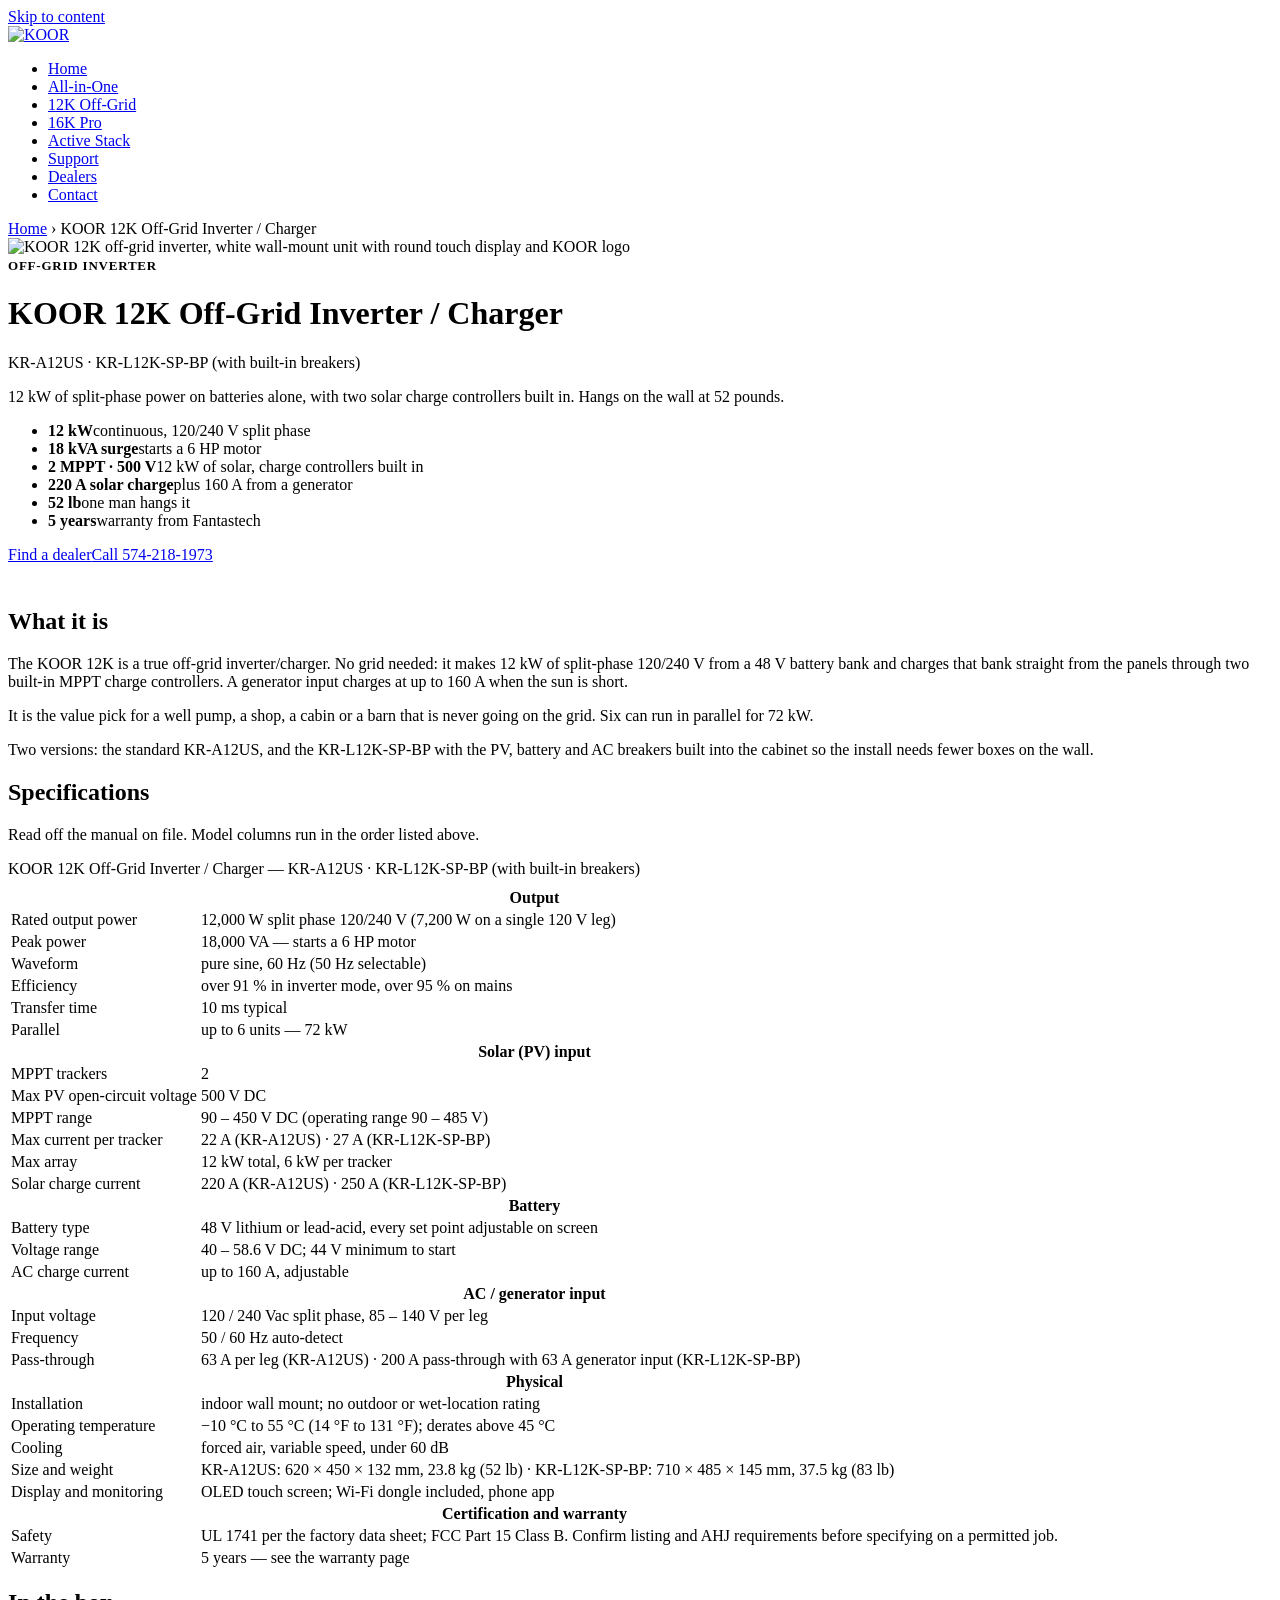
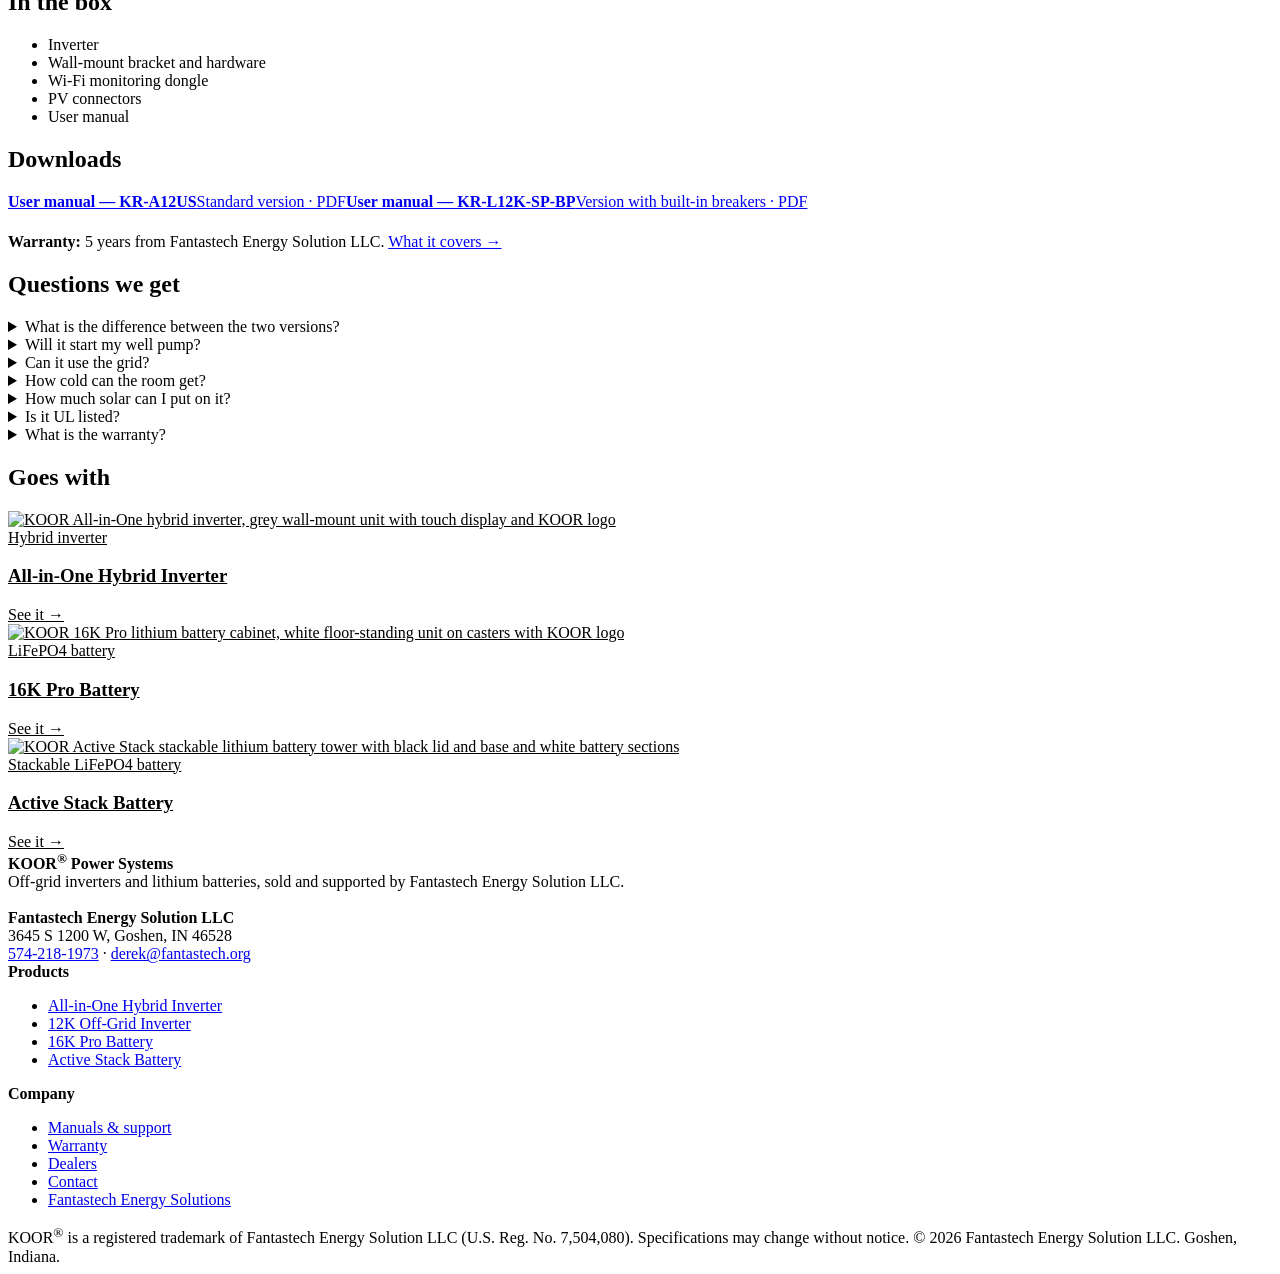
==== 12k-off-grid.html @ d7105cf9 "Site pages, sitemap, robots, llms.txt, CNAME" ====
<!DOCTYPE html>
<html lang="en">
<head>
<meta charset="utf-8">
<meta name="viewport" content="width=device-width,initial-scale=1">
<title>KOOR 12K Off-Grid Inverter / Charger — Specs, Manual and FAQ | KOOR Power Systems</title>
<meta name="description" content="12 kW of split-phase power on batteries alone, with two solar charge controllers built in. Hangs on the wall at 52 pounds. Full specifications, manuals and warranty from Fantastech Energy Solution LLC, Goshen, Indiana.">
<link rel="canonical" href="https://koorusa.com/12k-off-grid.html">
<meta property="og:title" content="KOOR 12K Off-Grid Inverter / Charger — Specs, Manual and FAQ | KOOR Power Systems">
<meta property="og:description" content="12 kW of split-phase power on batteries alone, with two solar charge controllers built in. Hangs on the wall at 52 pounds. Full specifications, manuals and warranty from Fantastech Energy Solution LLC, Goshen, Indiana.">
<meta property="og:type" content="website">
<meta property="og:url" content="https://koorusa.com/12k-off-grid.html">
<meta property="og:image" content="https://koorusa.com/assets/img/koor-12k-off-grid-900.png">
<meta name="twitter:card" content="summary_large_image">
<link rel="icon" href="favicon.ico" sizes="32x32">
<link rel="icon" href="assets/img/icon-512.png" type="image/png">
<link rel="apple-touch-icon" href="assets/img/icon-180.png">
<link rel="stylesheet" href="assets/css/site.css">
<script type="application/ld+json">[{"@context": "https://schema.org", "@type": "Organization", "name": "Fantastech Energy Solution LLC", "url": "https://koorusa.com/", "logo": "https://koorusa.com/assets/img/koor-logo-720.png", "telephone": "+15742181973", "email": "derek@fantastech.org", "address": {"@type": "PostalAddress", "streetAddress": "3645 S 1200 W", "addressLocality": "Goshen", "addressRegion": "IN", "postalCode": "46528", "addressCountry": "US"}, "brand": {"@type": "Brand", "name": "KOOR", "logo": "https://koorusa.com/assets/img/koor-logo-720.png"}, "sameAs": ["https://fantastechenergysolutions.com/"]}, {"@context": "https://schema.org", "@type": "Product", "name": "KOOR 12K Off-Grid Inverter / Charger", "brand": {"@type": "Brand", "name": "KOOR"}, "model": "KR-A12US, KR-L12K-SP-BP", "description": "12 kW of split-phase power on batteries alone, with two solar charge controllers built in. Hangs on the wall at 52 pounds.", "image": "https://koorusa.com/assets/img/koor-12k-off-grid-900.png", "url": "https://koorusa.com/12k-off-grid.html", "category": "Off-grid inverter", "manufacturer": {"@type": "Organization", "name": "Fantastech Energy Solution LLC"}}, {"@context": "https://schema.org", "@type": "FAQPage", "mainEntity": [{"@type": "Question", "name": "What is the difference between the two versions?", "acceptedAnswer": {"@type": "Answer", "text": "Same inverter. The KR-L12K-SP-BP adds the PV, battery and AC breakers inside the cabinet, 27 A per tracker instead of 22 A, and 250 A of solar charging instead of 220 A. It weighs more — 83 lb against 52."}}, {"@type": "Question", "name": "Will it start my well pump?", "acceptedAnswer": {"@type": "Answer", "text": "It surges to 18,000 VA and is rated to start a 6 HP motor without a soft starter."}}, {"@type": "Question", "name": "Can it use the grid?", "acceptedAnswer": {"@type": "Answer", "text": "It is an off-grid unit. It will take grid or generator power on its AC input to charge the batteries and pass power through, but it does not sell power back or synchronize as a grid-tie inverter. For that, see the All-in-One."}}, {"@type": "Question", "name": "How cold can the room get?", "acceptedAnswer": {"@type": "Answer", "text": "It runs from −10 °C to 55 °C (14 °F to 131 °F). An unheated shed in a northern winter can go below that. Give it a heated space or a well-insulated room."}}, {"@type": "Question", "name": "How much solar can I put on it?", "acceptedAnswer": {"@type": "Answer", "text": "12 kW total, 6 kW per tracker, 500 V maximum open-circuit voltage. Keep the string inside the 90 – 450 V tracking window for best harvest."}}, {"@type": "Question", "name": "Is it UL listed?", "acceptedAnswer": {"@type": "Answer", "text": "The factory data sheet states UL 1741. Ask your inspector what he needs before specifying it on a permitted job; for a true off-grid system plain UL 1741 safety is the whole test."}}, {"@type": "Question", "name": "What is the warranty?", "acceptedAnswer": {"@type": "Answer", "text": "5 years from Fantastech Energy Solution LLC."}}]}, {"@context": "https://schema.org", "@type": "BreadcrumbList", "itemListElement": [{"@type": "ListItem", "position": 1, "name": "Home", "item": "https://koorusa.com/"}, {"@type": "ListItem", "position": 2, "name": "KOOR 12K Off-Grid Inverter / Charger", "item": "https://koorusa.com/12k-off-grid.html"}]}]</script>
</head>
<body>
<a class="skip" href="#main">Skip to content</a>
<header class="top"><div class="wrap">
<a class="logo" href="index.html" aria-label="KOOR Power Systems home"><img src="assets/img/koor-lockup-450.png" srcset="assets/img/koor-lockup-450.png 1x, assets/img/koor-lockup-900.png 2x" alt="KOOR" width="152" height="36"></a>
<nav class="main" aria-label="Main"><ul><li><a href="index.html">Home</a></li><li><a href="all-in-one.html">All-in-One</a></li><li><a href="12k-off-grid.html" aria-current="page">12K Off-Grid</a></li><li><a href="16k-pro.html">16K Pro</a></li><li><a href="active-stack.html">Active Stack</a></li><li><a href="support.html">Support</a></li><li><a href="dealers.html">Dealers</a></li><li><a class="cta" href="contact.html">Contact</a></li></ul></nav>
</div></header>
<main id="main">
<div class="wrap"><div class="crumbs"><a href="index.html">Home</a> &rsaquo; KOOR 12K Off-Grid Inverter / Charger</div>
<div class="prod-top">
<div class="pic"><img src="assets/img/koor-12k-off-grid-900.webp" srcset="assets/img/koor-12k-off-grid-900.webp 1x, assets/img/koor-12k-off-grid-1600.webp 2x" alt="KOOR 12K off-grid inverter, white wall-mount unit with round touch display and KOOR logo" width="600" fetchpriority="high"></div>
<div>
<span class="kind" style="color:var(--brand);font-weight:700;font-size:13px;letter-spacing:.06em;text-transform:uppercase">Off-grid inverter</span>
<h1>KOOR 12K Off-Grid Inverter / Charger</h1>
<p class="model">KR-A12US · KR-L12K-SP-BP (with built-in breakers)</p>
<p class="lead">12 kW of split-phase power on batteries alone, with two solar charge controllers built in. Hangs on the wall at 52 pounds.</p>
<ul class="facts"><li><b>12 kW</b><span>continuous, 120/240 V split phase</span></li><li><b>18 kVA surge</b><span>starts a 6 HP motor</span></li><li><b>2 MPPT · 500 V</b><span>12 kW of solar, charge controllers built in</span></li><li><b>220 A solar charge</b><span>plus 160 A from a generator</span></li><li><b>52 lb</b><span>one man hangs it</span></li><li><b>5 years</b><span>warranty from Fantastech</span></li></ul>
<div class="btns"><a class="btn" href="dealers.html">Find a dealer</a><a class="btn ghost" href="tel:+15742181973">Call 574-218-1973</a></div>
</div></div></div>
<section style="padding-top:24px"><div class="wrap"><h2>What it is</h2><div class="prose"><p>The KOOR 12K is a true off-grid inverter/charger. No grid needed: it makes 12 kW of split-phase 120/240 V from a 48 V battery bank and charges that bank straight from the panels through two built-in MPPT charge controllers. A generator input charges at up to 160 A when the sun is short.</p><p>It is the value pick for a well pump, a shop, a cabin or a barn that is never going on the grid. Six can run in parallel for 72 kW.</p><p>Two versions: the standard KR-A12US, and the KR-L12K-SP-BP with the PV, battery and AC breakers built into the cabinet so the install needs fewer boxes on the wall.</p></div></div></section>
<section class="band" id="specs"><div class="wrap"><h2>Specifications</h2><p class="sub">Read off the manual on file. Model columns run in the order listed above.</p>
<table class="spec"><caption class="small" style="text-align:left;padding:0 0 8px">KOOR 12K Off-Grid Inverter / Charger — KR-A12US · KR-L12K-SP-BP (with built-in breakers)</caption><tr><th class="group" colspan="2">Output</th></tr><tr><td>Rated output power</td><td>12,000 W split phase 120/240 V (7,200 W on a single 120 V leg)</td></tr><tr><td>Peak power</td><td>18,000 VA — starts a 6 HP motor</td></tr><tr><td>Waveform</td><td>pure sine, 60 Hz (50 Hz selectable)</td></tr><tr><td>Efficiency</td><td>over 91 % in inverter mode, over 95 % on mains</td></tr><tr><td>Transfer time</td><td>10 ms typical</td></tr><tr><td>Parallel</td><td>up to 6 units — 72 kW</td></tr><tr><th class="group" colspan="2">Solar (PV) input</th></tr><tr><td>MPPT trackers</td><td>2</td></tr><tr><td>Max PV open-circuit voltage</td><td>500 V DC</td></tr><tr><td>MPPT range</td><td>90 – 450 V DC (operating range 90 – 485 V)</td></tr><tr><td>Max current per tracker</td><td>22 A (KR-A12US) · 27 A (KR-L12K-SP-BP)</td></tr><tr><td>Max array</td><td>12 kW total, 6 kW per tracker</td></tr><tr><td>Solar charge current</td><td>220 A (KR-A12US) · 250 A (KR-L12K-SP-BP)</td></tr><tr><th class="group" colspan="2">Battery</th></tr><tr><td>Battery type</td><td>48 V lithium or lead-acid, every set point adjustable on screen</td></tr><tr><td>Voltage range</td><td>40 – 58.6 V DC; 44 V minimum to start</td></tr><tr><td>AC charge current</td><td>up to 160 A, adjustable</td></tr><tr><th class="group" colspan="2">AC / generator input</th></tr><tr><td>Input voltage</td><td>120 / 240 Vac split phase, 85 – 140 V per leg</td></tr><tr><td>Frequency</td><td>50 / 60 Hz auto-detect</td></tr><tr><td>Pass-through</td><td>63 A per leg (KR-A12US) · 200 A pass-through with 63 A generator input (KR-L12K-SP-BP)</td></tr><tr><th class="group" colspan="2">Physical</th></tr><tr><td>Installation</td><td>indoor wall mount; no outdoor or wet-location rating</td></tr><tr><td>Operating temperature</td><td>−10 °C to 55 °C (14 °F to 131 °F); derates above 45 °C</td></tr><tr><td>Cooling</td><td>forced air, variable speed, under 60 dB</td></tr><tr><td>Size and weight</td><td>KR-A12US: 620 × 450 × 132 mm, 23.8 kg (52 lb) · KR-L12K-SP-BP: 710 × 485 × 145 mm, 37.5 kg (83 lb)</td></tr><tr><td>Display and monitoring</td><td>OLED touch screen; Wi-Fi dongle included, phone app</td></tr><tr><th class="group" colspan="2">Certification and warranty</th></tr><tr><td>Safety</td><td>UL 1741 per the factory data sheet; FCC Part 15 Class B. Confirm listing and AHJ requirements before specifying on a permitted job.</td></tr><tr><td>Warranty</td><td>5 years — see the warranty page</td></tr></table>
</div></section>
<section><div class="wrap"><div class="two">
<div><h2>In the box</h2><ul class="checks"><li>Inverter</li><li>Wall-mount bracket and hardware</li><li>Wi-Fi monitoring dongle</li><li>PV connectors</li><li>User manual</li></ul></div>
<div><h2>Downloads</h2><div class="dl" style="grid-template-columns:1fr"><a href="assets/docs/KOOR-12K-Off-Grid-KR-A12US-User-Manual.pdf" download><b>User manual — KR-A12US</b><span>Standard version &middot; PDF</span></a><a href="assets/docs/KOOR-12K-Off-Grid-KR-L12K-SP-BP-User-Manual.pdf" download><b>User manual — KR-L12K-SP-BP</b><span>Version with built-in breakers &middot; PDF</span></a></div>
<div class="note" style="margin-top:22px"><b>Warranty:</b> 5 years from Fantastech Energy Solution LLC. <a href="support.html#warranty">What it covers &rarr;</a></div></div>
</div></div></section>
<section class="band"><div class="wrap"><h2>Questions we get</h2><div style="max-width:860px"><details><summary>What is the difference between the two versions?</summary><p>Same inverter. The KR-L12K-SP-BP adds the PV, battery and AC breakers inside the cabinet, 27 A per tracker instead of 22 A, and 250 A of solar charging instead of 220 A. It weighs more — 83 lb against 52.</p></details><details><summary>Will it start my well pump?</summary><p>It surges to 18,000 VA and is rated to start a 6 HP motor without a soft starter.</p></details><details><summary>Can it use the grid?</summary><p>It is an off-grid unit. It will take grid or generator power on its AC input to charge the batteries and pass power through, but it does not sell power back or synchronize as a grid-tie inverter. For that, see the All-in-One.</p></details><details><summary>How cold can the room get?</summary><p>It runs from −10 °C to 55 °C (14 °F to 131 °F). An unheated shed in a northern winter can go below that. Give it a heated space or a well-insulated room.</p></details><details><summary>How much solar can I put on it?</summary><p>12 kW total, 6 kW per tracker, 500 V maximum open-circuit voltage. Keep the string inside the 90 – 450 V tracking window for best harvest.</p></details><details><summary>Is it UL listed?</summary><p>The factory data sheet states UL 1741. Ask your inspector what he needs before specifying it on a permitted job; for a true off-grid system plain UL 1741 safety is the whole test.</p></details><details><summary>What is the warranty?</summary><p>5 years from Fantastech Energy Solution LLC.</p></details></div></div></section>
<section><div class="wrap"><h2>Goes with</h2><div class="grid p3"><a class="card" href="all-in-one.html" style="color:inherit"><div class="pic"><img src="assets/img/koor-all-in-one-480.webp" srcset="assets/img/koor-all-in-one-480.webp 1x, assets/img/koor-all-in-one-960.webp 2x" alt="KOOR All-in-One hybrid inverter, grey wall-mount unit with touch display and KOOR logo" loading="lazy"></div><div class="body"><span class="kind">Hybrid inverter</span><h3>All-in-One Hybrid Inverter</h3><span class="more">See it &rarr;</span></div></a><a class="card" href="16k-pro.html" style="color:inherit"><div class="pic"><img src="assets/img/koor-16k-pro-480.webp" srcset="assets/img/koor-16k-pro-480.webp 1x, assets/img/koor-16k-pro-960.webp 2x" alt="KOOR 16K Pro lithium battery cabinet, white floor-standing unit on casters with KOOR logo" loading="lazy"></div><div class="body"><span class="kind">LiFePO4 battery</span><h3>16K Pro Battery</h3><span class="more">See it &rarr;</span></div></a><a class="card" href="active-stack.html" style="color:inherit"><div class="pic"><img src="assets/img/koor-active-stack-480.webp" srcset="assets/img/koor-active-stack-480.webp 1x, assets/img/koor-active-stack-960.webp 2x" alt="KOOR Active Stack stackable lithium battery tower with black lid and base and white battery sections" loading="lazy"></div><div class="body"><span class="kind">Stackable LiFePO4 battery</span><h3>Active Stack Battery</h3><span class="more">See it &rarr;</span></div></a></div></div></section>
</main>
<footer><div class="wrap">
<div class="cols">
<div><b>KOOR<sup>&reg;</sup> Power Systems</b><br>Off-grid inverters and lithium batteries, sold and supported by Fantastech Energy Solution LLC.<br><br><b>Fantastech Energy Solution LLC</b><br>3645 S 1200 W, Goshen, IN 46528<br><a href="tel:+15742181973">574-218-1973</a> &middot; <a href="mailto:derek@fantastech.org">derek@fantastech.org</a></div>
<div><b>Products</b><ul><li><a href="all-in-one.html">All-in-One Hybrid Inverter</a></li><li><a href="12k-off-grid.html">12K Off-Grid Inverter</a></li><li><a href="16k-pro.html">16K Pro Battery</a></li><li><a href="active-stack.html">Active Stack Battery</a></li></ul></div>
<div><b>Company</b><ul><li><a href="support.html">Manuals &amp; support</a></li><li><a href="support.html#warranty">Warranty</a></li><li><a href="dealers.html">Dealers</a></li><li><a href="contact.html">Contact</a></li><li><a href="https://fantastechenergysolutions.com/" rel="noopener">Fantastech Energy Solutions</a></li></ul></div>
</div>
<div class="legal">KOOR<sup>&reg;</sup> is a registered trademark of Fantastech Energy Solution LLC (U.S. Reg. No. 7,504,080). Specifications may change without notice. &copy; 2026 Fantastech Energy Solution LLC. Goshen, Indiana.</div>
</div></footer>
</body></html>
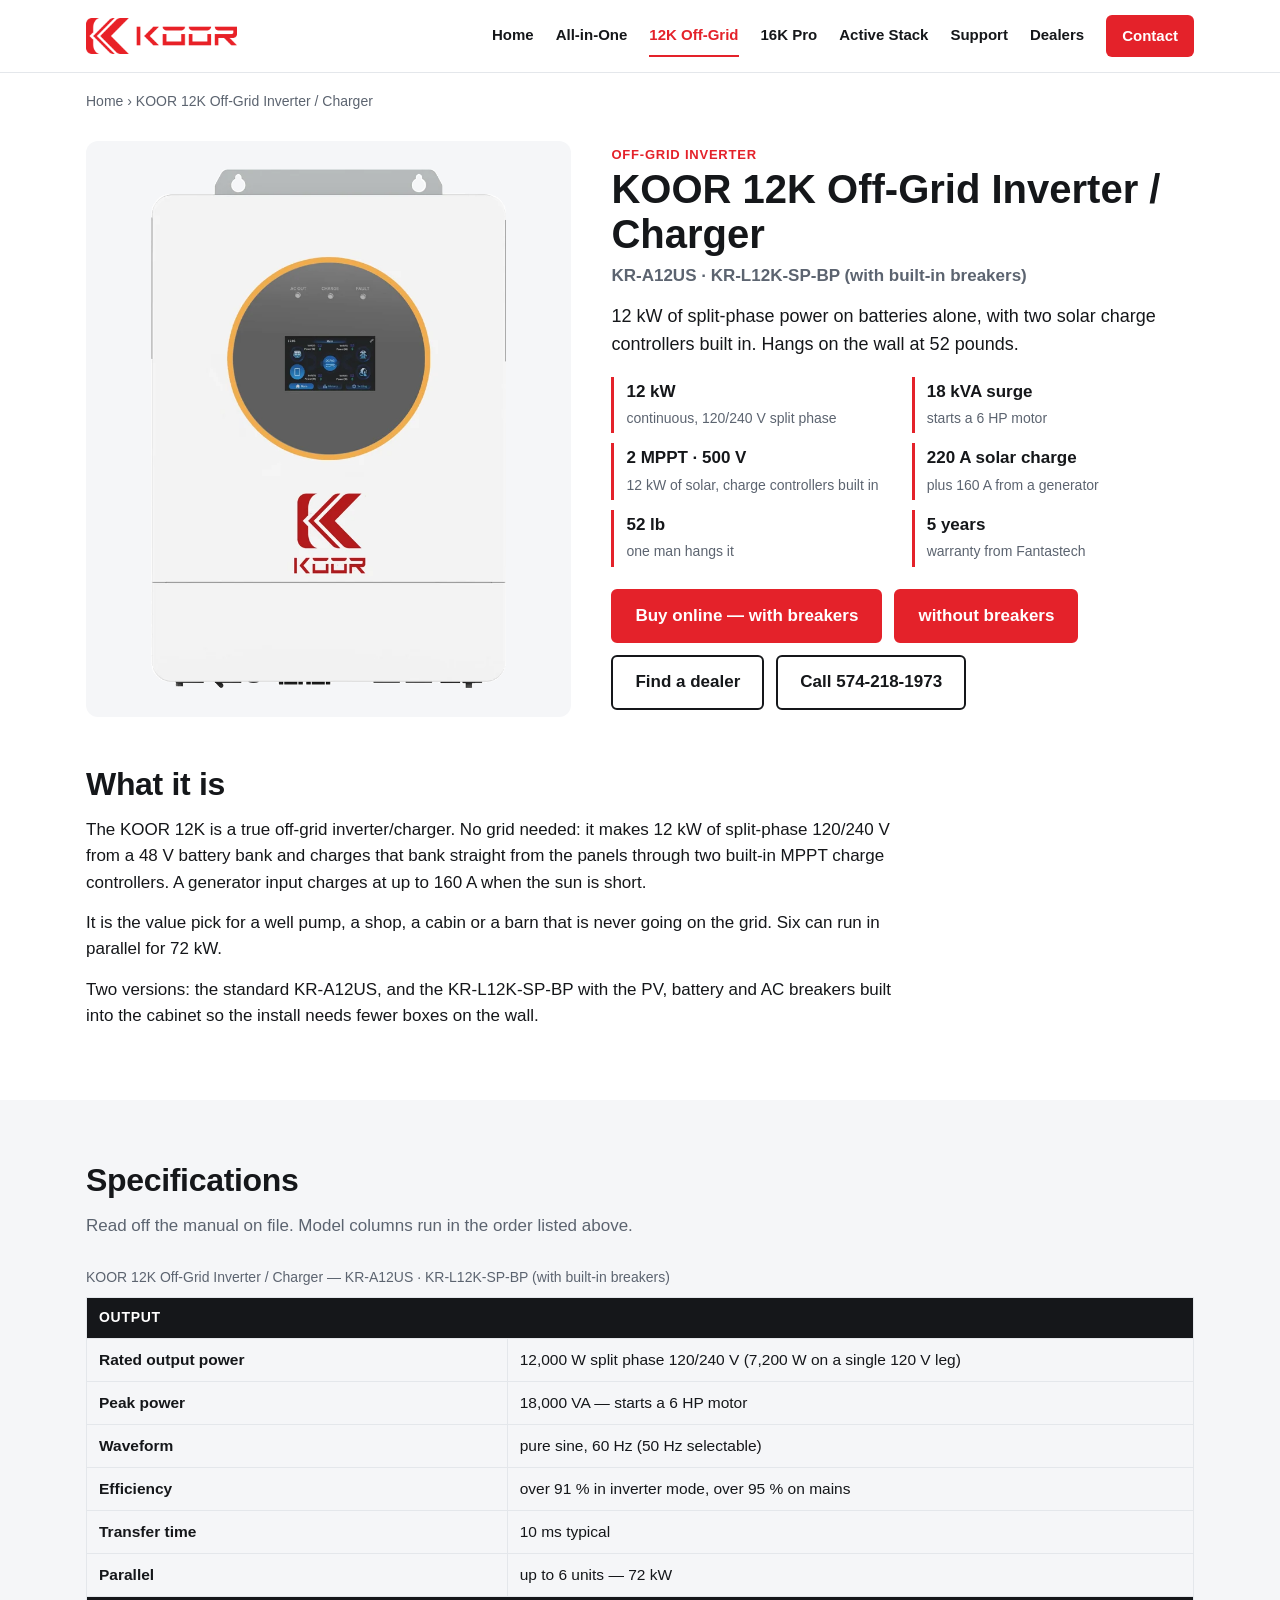
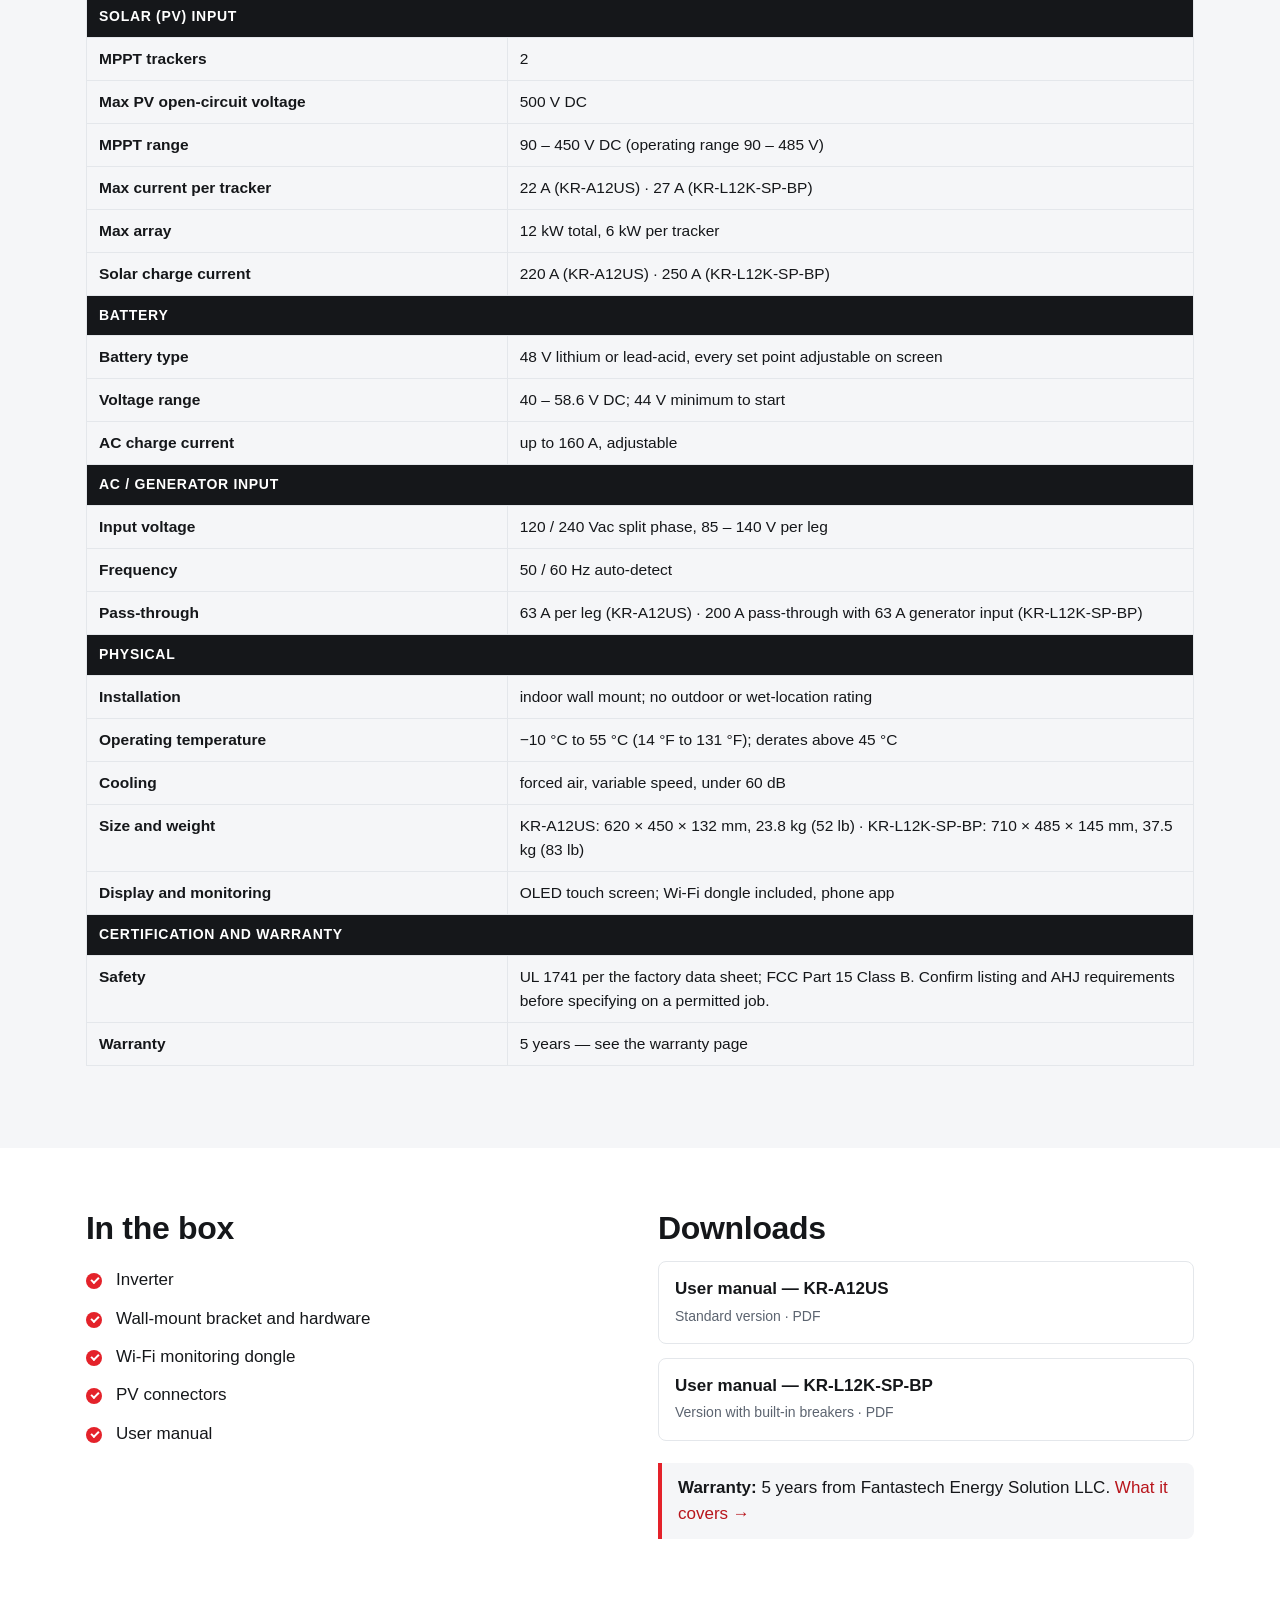
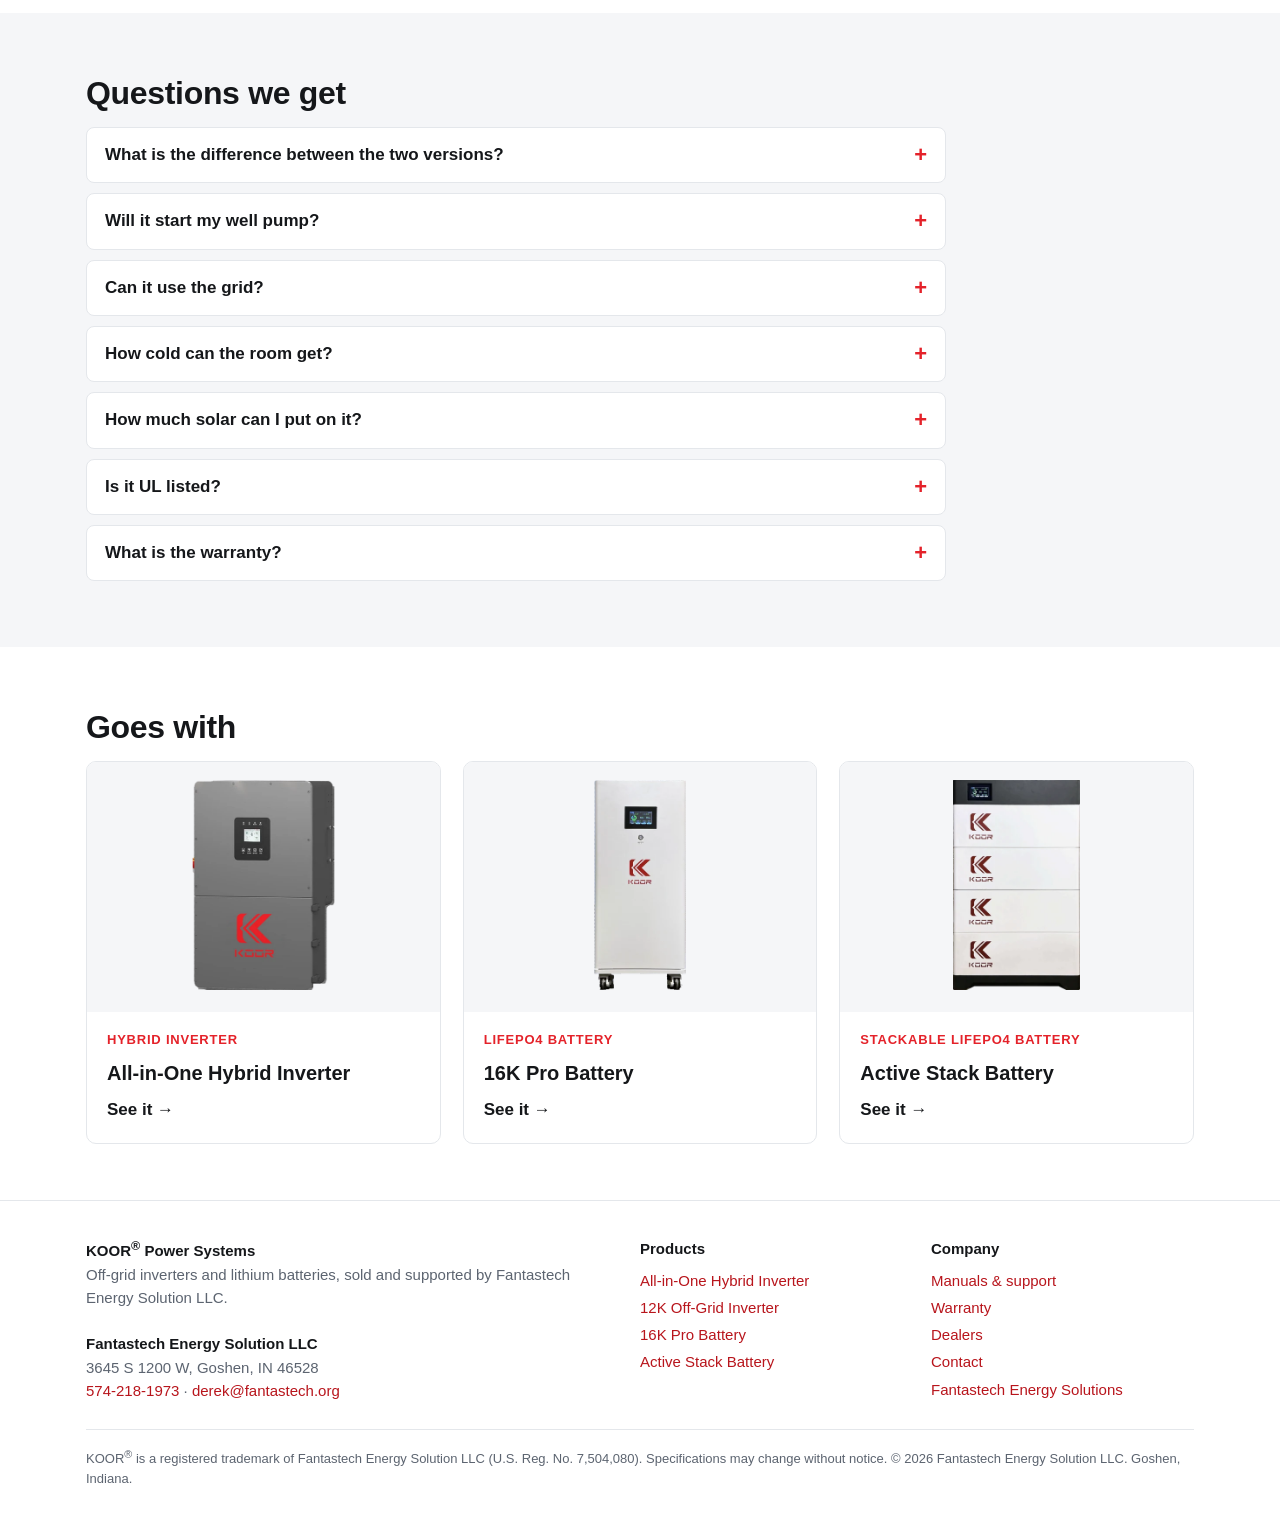
==== commit ca6c2eef: "Buy-online buttons on the four product pages (store links)" ====
--- a/12k-off-grid.html
+++ b/12k-off-grid.html
@@ -34,7 +34,7 @@
 <p class="model">KR-A12US · KR-L12K-SP-BP (with built-in breakers)</p>
 <p class="lead">12 kW of split-phase power on batteries alone, with two solar charge controllers built in. Hangs on the wall at 52 pounds.</p>
 <ul class="facts"><li><b>12 kW</b><span>continuous, 120/240 V split phase</span></li><li><b>18 kVA surge</b><span>starts a 6 HP motor</span></li><li><b>2 MPPT · 500 V</b><span>12 kW of solar, charge controllers built in</span></li><li><b>220 A solar charge</b><span>plus 160 A from a generator</span></li><li><b>52 lb</b><span>one man hangs it</span></li><li><b>5 years</b><span>warranty from Fantastech</span></li></ul>
-<div class="btns"><a class="btn" href="dealers.html">Find a dealer</a><a class="btn ghost" href="tel:+15742181973">Call 574-218-1973</a></div>
+<div class="btns"><a class="btn" href="https://solartimetracker.com/product/koor-12k-off-grid-inverter-with-built-in-breakers-kr-l12k-sp-bp/" rel="noopener">Buy online — with breakers</a><a class="btn" href="https://solartimetracker.com/product/koor-12k-off-grid-inverter-kr-a12us/" rel="noopener">without breakers</a><a class="btn ghost" href="dealers.html">Find a dealer</a><a class="btn ghost" href="tel:+15742181973">Call 574-218-1973</a></div>
 </div></div></div>
 <section style="padding-top:24px"><div class="wrap"><h2>What it is</h2><div class="prose"><p>The KOOR 12K is a true off-grid inverter/charger. No grid needed: it makes 12 kW of split-phase 120/240 V from a 48 V battery bank and charges that bank straight from the panels through two built-in MPPT charge controllers. A generator input charges at up to 160 A when the sun is short.</p><p>It is the value pick for a well pump, a shop, a cabin or a barn that is never going on the grid. Six can run in parallel for 72 kW.</p><p>Two versions: the standard KR-A12US, and the KR-L12K-SP-BP with the PV, battery and AC breakers built into the cabinet so the install needs fewer boxes on the wall.</p></div></div></section>
 <section class="band" id="specs"><div class="wrap"><h2>Specifications</h2><p class="sub">Read off the manual on file. Model columns run in the order listed above.</p>
--- a/assets/css/site.css
+++ b/assets/css/site.css
@@ -0,0 +1,111 @@
+
+:root{--brand:#E4222A;--brand-dark:#B8151C;--ink:#15171A;--muted:#5C6470;--line:#E4E7EB;--band:#F5F6F8;--bg:#fff;--max:1140px}
+*{box-sizing:border-box}
+html{scroll-behavior:smooth}
+body{margin:0;font-family:Inter,"Segoe UI",Roboto,Helvetica,Arial,sans-serif;color:var(--ink);background:var(--bg);line-height:1.55;font-size:17px;-webkit-font-smoothing:antialiased}
+img{max-width:100%;height:auto;display:block}
+a{color:var(--brand-dark);text-decoration:none}
+a:hover{text-decoration:underline}
+.wrap{max-width:var(--max);margin:0 auto;padding:0 16px}
+.skip{position:absolute;left:-999px}.skip:focus{left:16px;top:8px;background:#fff;padding:8px;z-index:99}
+header.top{border-bottom:1px solid var(--line);background:#fff}
+header.top .wrap{display:flex;align-items:center;justify-content:space-between;gap:20px;min-height:72px;flex-wrap:wrap}
+.logo img{height:36px;width:auto}
+nav.main ul{list-style:none;margin:0;padding:0;display:flex;gap:6px 22px;flex-wrap:wrap}
+nav.main a{color:var(--ink);font-weight:600;font-size:15px;padding:8px 0;display:inline-block}
+nav.main a:hover,nav.main a[aria-current]{color:var(--brand);text-decoration:none;border-bottom:2px solid var(--brand)}
+nav.main a.cta{background:var(--brand);color:#fff;padding:9px 16px;border-radius:6px;border:0}
+nav.main a.cta:hover{background:var(--brand-dark)}
+.hero{background:var(--band);padding:44px 0 0}
+.hero .wrap{display:grid;grid-template-columns:1fr;gap:12px}
+.hero h1{font-size:clamp(30px,4.2vw,46px);line-height:1.12;margin:0 0 12px;letter-spacing:-.01em;max-width:820px}
+.hero p.lead{font-size:clamp(17px,1.6vw,20px);color:var(--muted);max-width:720px;margin:0 0 20px}
+.btns{display:flex;gap:12px;flex-wrap:wrap;margin-bottom:8px}
+.btn{display:inline-block;background:var(--brand);color:#fff;font-weight:700;padding:12px 22px;border-radius:6px;border:2px solid var(--brand)}
+.btn:hover{background:var(--brand-dark);border-color:var(--brand-dark);text-decoration:none}
+.btn.ghost{background:transparent;color:var(--ink);border-color:var(--ink)}
+.btn.ghost:hover{background:var(--ink);color:#fff}
+.hero .family{margin:8px auto 0;max-width:1140px}
+.hero .family img{width:100%}
+.hero .caption{text-align:center;color:var(--muted);font-size:14px;padding:6px 0 26px}
+section{padding:56px 0}
+section.band{background:var(--band)}
+h2{font-size:clamp(24px,3vw,32px);margin:0 0 8px;letter-spacing:-.01em}
+.sub{color:var(--muted);margin:0 0 28px;max-width:760px}
+.grid{display:grid;gap:22px}
+.grid.p4{grid-template-columns:repeat(4,1fr)}
+.grid.p2{grid-template-columns:repeat(2,1fr)}
+.grid.p3{grid-template-columns:repeat(3,1fr)}
+@media(max-width:980px){.grid.p4{grid-template-columns:repeat(2,1fr)}.grid.p3{grid-template-columns:1fr}}
+@media(max-width:600px){.grid.p4,.grid.p2{grid-template-columns:1fr}}
+.card{border:1px solid var(--line);border-radius:10px;background:#fff;overflow:hidden;display:flex;flex-direction:column}
+.card .pic{background:var(--band);padding:22px;display:flex;align-items:flex-end;justify-content:center;height:250px}
+.card .pic img{max-height:210px;width:auto}
+.card .body{padding:18px 20px 20px;display:flex;flex-direction:column;gap:8px;flex:1}
+.card h3{margin:0;font-size:20px}
+.card .kind{color:var(--brand);font-weight:700;font-size:13px;letter-spacing:.06em;text-transform:uppercase}
+.card ul{margin:4px 0 8px;padding-left:18px;color:var(--muted);font-size:15px}
+.card .more{margin-top:auto;font-weight:700}
+.tiles{display:grid;grid-template-columns:repeat(4,1fr);gap:22px}
+@media(max-width:980px){.tiles{grid-template-columns:repeat(2,1fr)}}
+@media(max-width:600px){.tiles{grid-template-columns:1fr}}
+.tile{background:#fff;border:1px solid var(--line);border-radius:10px;padding:22px}
+.tile b{display:block;font-size:18px;margin-bottom:6px}
+.tile p{margin:0;color:var(--muted);font-size:15px}
+.cta-band{background:var(--ink);color:#fff}
+.cta-band h2{color:#fff}
+.cta-band p{color:#c9ced6;max-width:760px}
+.cta-band .btn{background:var(--brand);border-color:var(--brand)}
+.cta-band a.plain{color:#fff;font-weight:700}
+footer{border-top:1px solid var(--line);padding:36px 0 40px;color:var(--muted);font-size:15px}
+footer .cols{display:grid;grid-template-columns:2fr 1fr 1fr;gap:28px}
+@media(max-width:800px){footer .cols{grid-template-columns:1fr}}
+footer b{color:var(--ink)}
+footer ul{list-style:none;padding:0;margin:8px 0 0}
+footer li{margin:4px 0}
+footer .legal{margin-top:24px;font-size:13px;border-top:1px solid var(--line);padding-top:16px}
+.crumbs{font-size:14px;color:var(--muted);padding:18px 0 0}
+.crumbs a{color:var(--muted)}
+.prod-top{display:grid;grid-template-columns:5fr 6fr;gap:40px;align-items:start;padding:28px 0 18px}
+@media(max-width:860px){.prod-top{grid-template-columns:1fr}}
+.prod-top .pic{background:var(--band);border-radius:12px;padding:28px;display:flex;justify-content:center;align-items:center;min-height:420px}
+.prod-top .pic img{max-height:520px;width:auto}
+.prod-top h1{font-size:clamp(28px,3.6vw,40px);margin:0 0 6px;line-height:1.12}
+.prod-top .model{color:var(--muted);font-weight:600;margin:0 0 14px}
+.prod-top p.lead{font-size:18px;margin:0 0 18px}
+.facts{list-style:none;padding:0;margin:0 0 22px;display:grid;grid-template-columns:1fr 1fr;gap:10px 18px}
+@media(max-width:520px){.facts{grid-template-columns:1fr}}
+.facts li{border-left:3px solid var(--brand);padding:2px 0 2px 12px}
+.facts b{display:block;font-size:17px}
+.facts span{color:var(--muted);font-size:14px}
+.prose{max-width:820px}
+.prose p{margin:0 0 14px}
+table.spec{width:100%;border-collapse:collapse;font-size:15.5px;margin:0 0 26px}
+table.spec th,table.spec td{border:1px solid var(--line);padding:9px 12px;text-align:left;vertical-align:top}
+table.spec th{background:var(--band)}
+table.spec th.group{background:var(--ink);color:#fff;font-size:14px;letter-spacing:.05em;text-transform:uppercase}
+table.spec td:first-child{font-weight:600;width:38%}
+.note{border-left:4px solid var(--brand);background:var(--band);padding:12px 16px;margin:18px 0;border-radius:0 8px 8px 0}
+details{border:1px solid var(--line);border-radius:8px;padding:0 18px;margin:0 0 10px;background:#fff}
+details summary{cursor:pointer;font-weight:700;padding:14px 0;list-style:none;position:relative;padding-right:28px}
+details summary::after{content:"+";position:absolute;right:0;top:10px;font-size:22px;color:var(--brand)}
+details[open] summary::after{content:"–"}
+details p{margin:0 0 14px;color:#2b3036}
+.dl{display:grid;grid-template-columns:repeat(2,1fr);gap:14px}
+@media(max-width:700px){.dl{grid-template-columns:1fr}}
+.dl a{display:block;border:1px solid var(--line);border-radius:8px;padding:14px 16px;color:var(--ink)}
+.dl a:hover{border-color:var(--brand);text-decoration:none}
+.dl b{display:block}.dl span{color:var(--muted);font-size:14px}
+.two{display:grid;grid-template-columns:1fr 1fr;gap:36px}
+@media(max-width:800px){.two{grid-template-columns:1fr}}
+.contact-box{background:var(--band);border-radius:12px;padding:26px}
+.contact-box p{margin:0 0 10px}
+.contact-box .big{font-size:26px;font-weight:800}
+.checks{list-style:none;padding:0;margin:0}
+.checks li{padding:6px 0 6px 30px;position:relative}
+.checks li::before{content:"";position:absolute;left:0;top:12px;width:16px;height:16px;border-radius:50%;background:var(--brand)}
+.checks li::after{content:"";position:absolute;left:5px;top:16px;width:6px;height:3px;border-left:2px solid #fff;border-bottom:2px solid #fff;transform:rotate(-45deg)}
+.small{font-size:14px;color:var(--muted)}
+.gallery{display:grid;grid-template-columns:repeat(3,1fr);gap:14px}
+@media(max-width:700px){.gallery{grid-template-columns:1fr}}
+.gallery img{border-radius:8px;border:1px solid var(--line)}
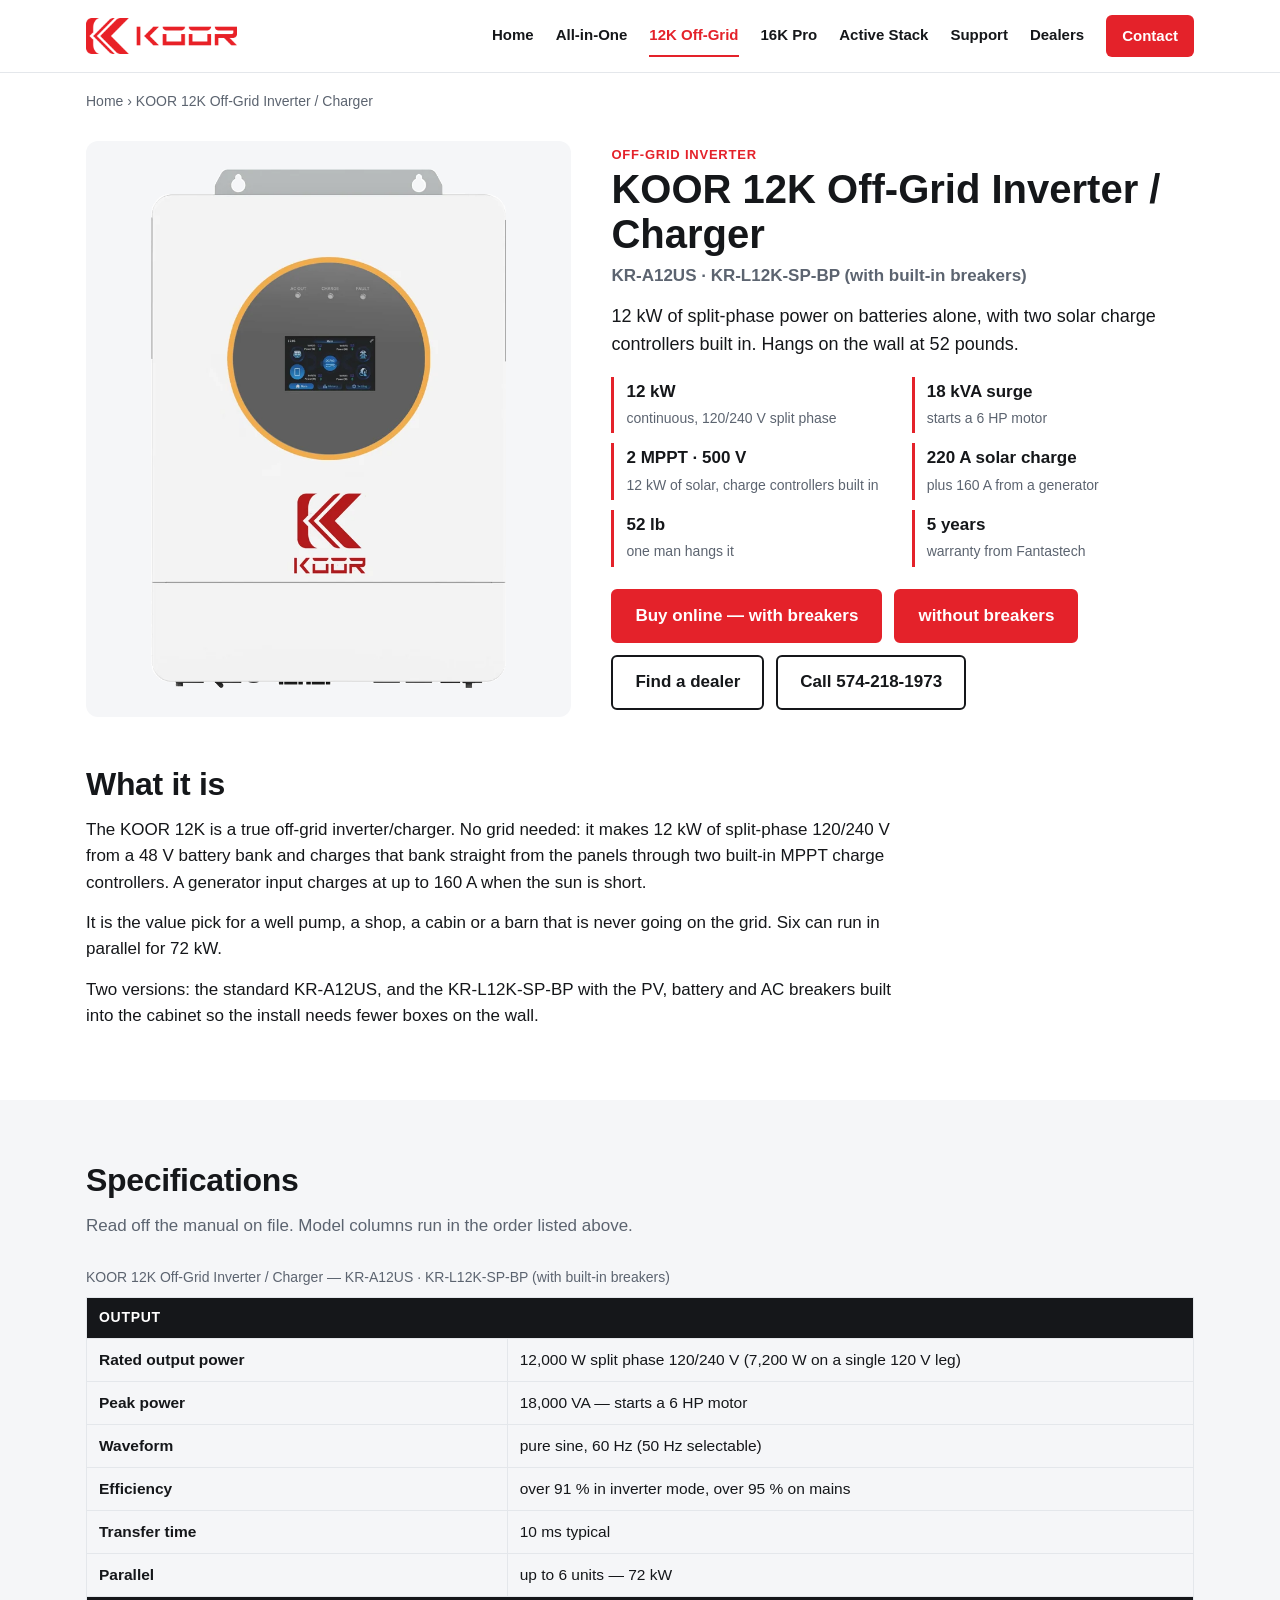
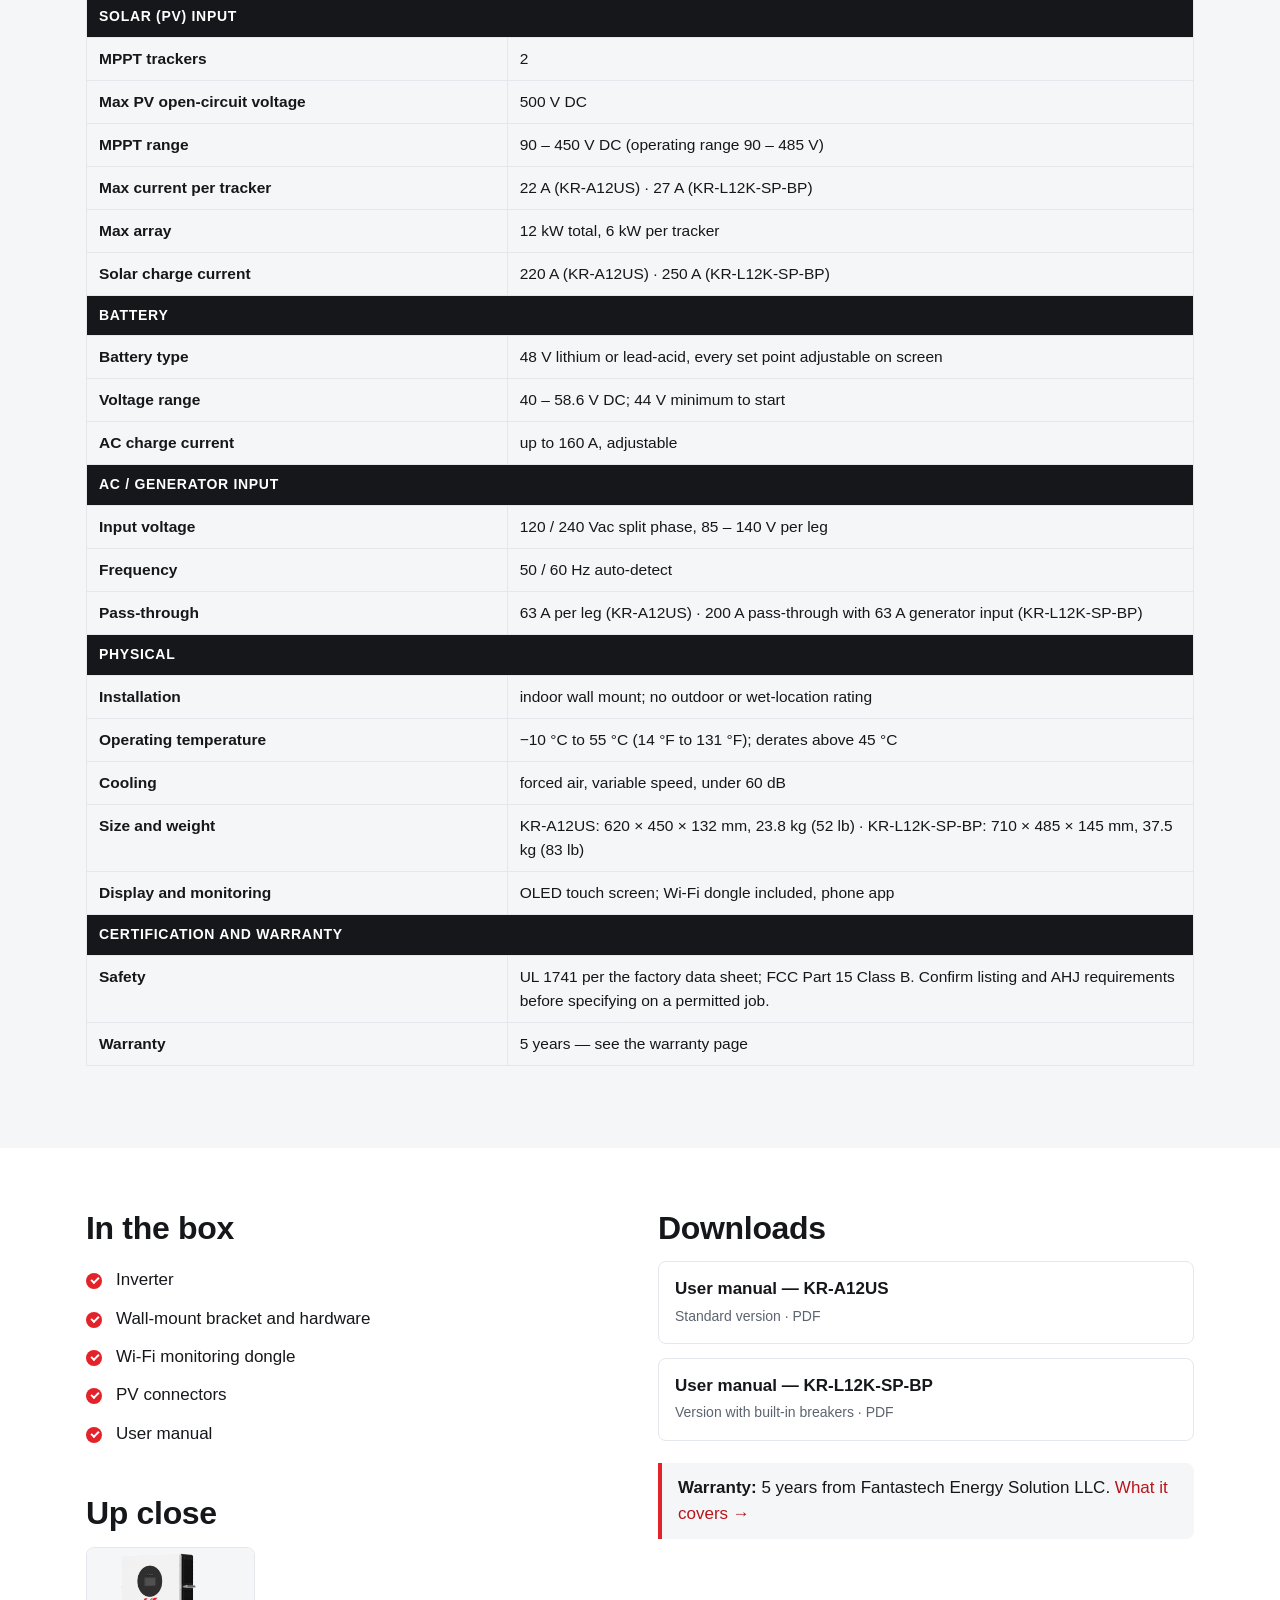
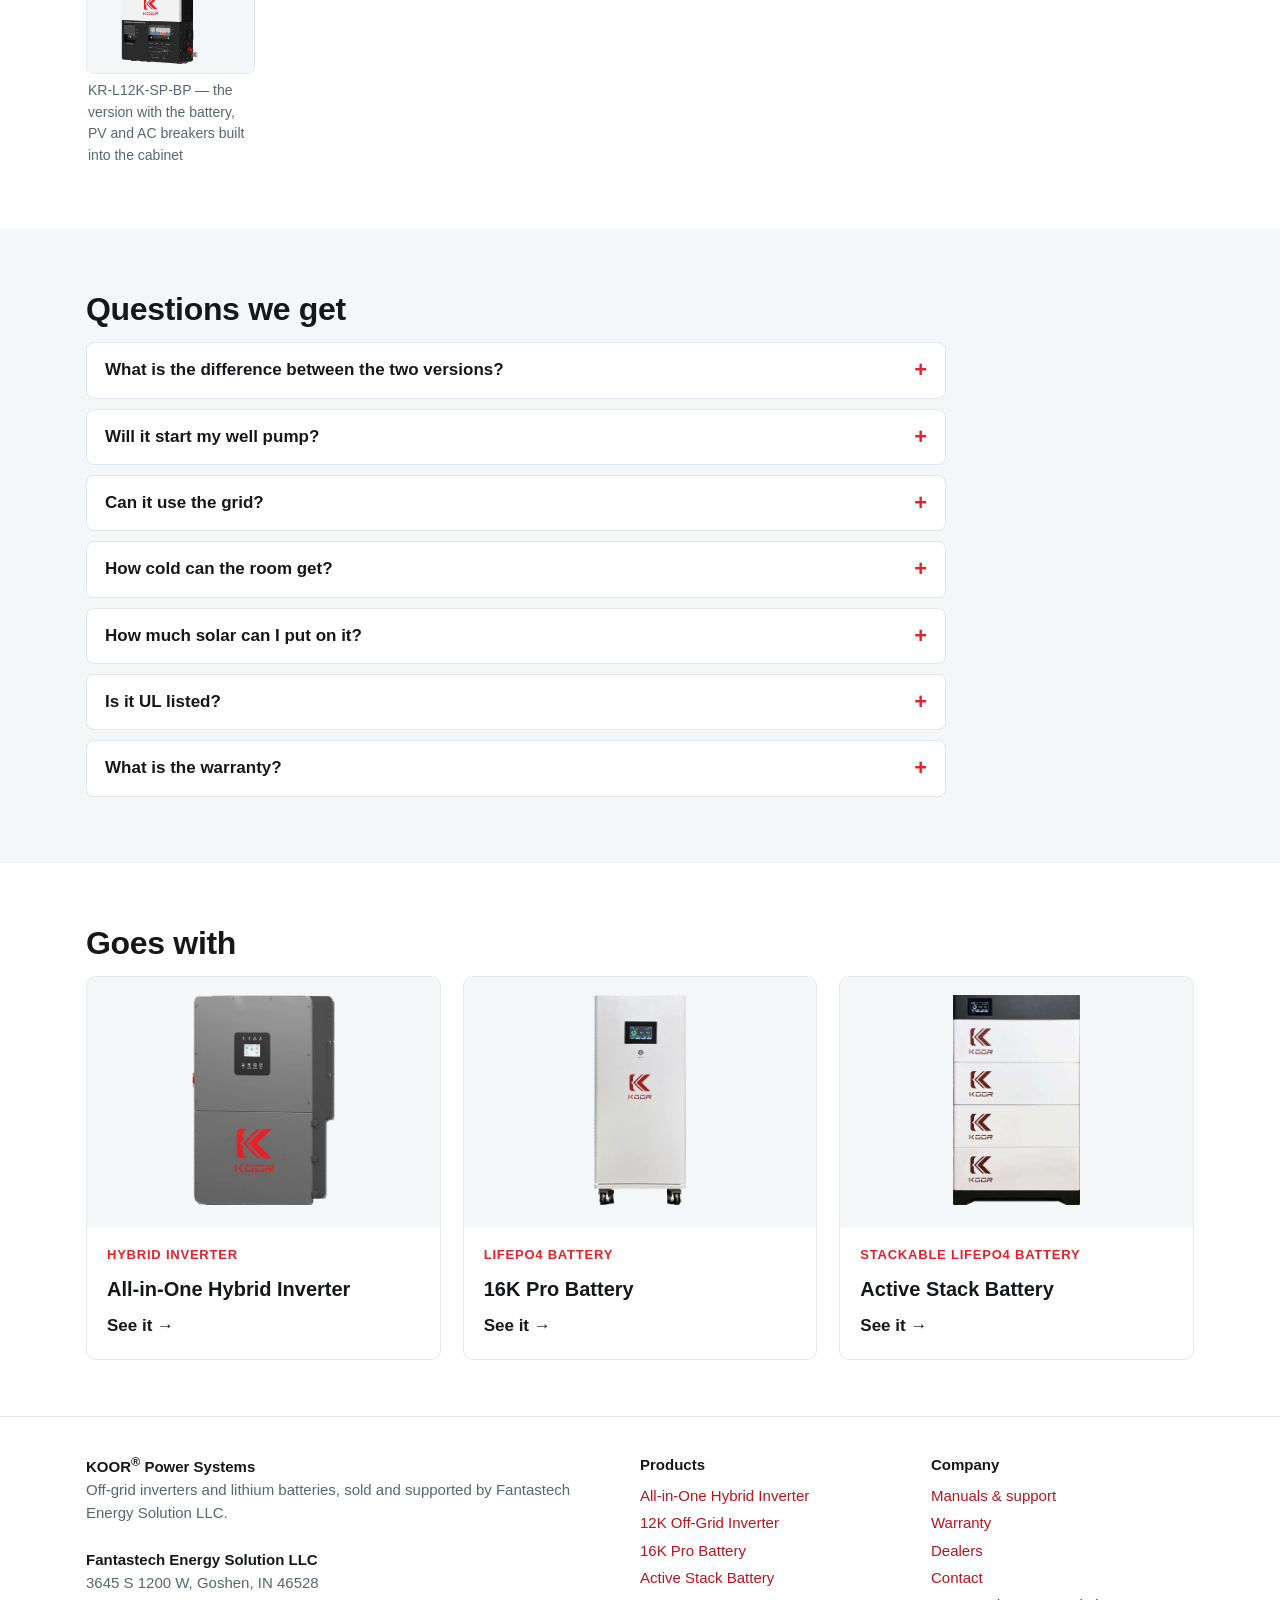
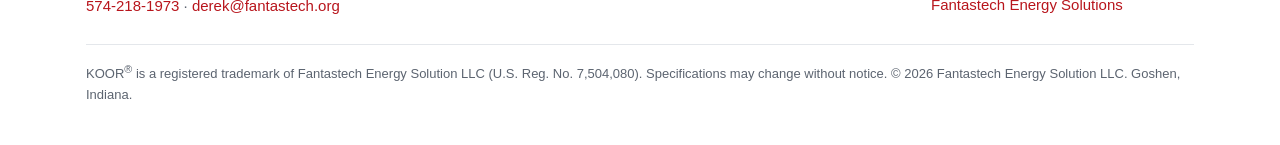
==== commit 9bdb34fc: "12K page: with-breakers picture in Up close" ====
--- a/12k-off-grid.html
+++ b/12k-off-grid.html
@@ -41,7 +41,7 @@
 <table class="spec"><caption class="small" style="text-align:left;padding:0 0 8px">KOOR 12K Off-Grid Inverter / Charger — KR-A12US · KR-L12K-SP-BP (with built-in breakers)</caption><tr><th class="group" colspan="2">Output</th></tr><tr><td>Rated output power</td><td>12,000 W split phase 120/240 V (7,200 W on a single 120 V leg)</td></tr><tr><td>Peak power</td><td>18,000 VA — starts a 6 HP motor</td></tr><tr><td>Waveform</td><td>pure sine, 60 Hz (50 Hz selectable)</td></tr><tr><td>Efficiency</td><td>over 91 % in inverter mode, over 95 % on mains</td></tr><tr><td>Transfer time</td><td>10 ms typical</td></tr><tr><td>Parallel</td><td>up to 6 units — 72 kW</td></tr><tr><th class="group" colspan="2">Solar (PV) input</th></tr><tr><td>MPPT trackers</td><td>2</td></tr><tr><td>Max PV open-circuit voltage</td><td>500 V DC</td></tr><tr><td>MPPT range</td><td>90 – 450 V DC (operating range 90 – 485 V)</td></tr><tr><td>Max current per tracker</td><td>22 A (KR-A12US) · 27 A (KR-L12K-SP-BP)</td></tr><tr><td>Max array</td><td>12 kW total, 6 kW per tracker</td></tr><tr><td>Solar charge current</td><td>220 A (KR-A12US) · 250 A (KR-L12K-SP-BP)</td></tr><tr><th class="group" colspan="2">Battery</th></tr><tr><td>Battery type</td><td>48 V lithium or lead-acid, every set point adjustable on screen</td></tr><tr><td>Voltage range</td><td>40 – 58.6 V DC; 44 V minimum to start</td></tr><tr><td>AC charge current</td><td>up to 160 A, adjustable</td></tr><tr><th class="group" colspan="2">AC / generator input</th></tr><tr><td>Input voltage</td><td>120 / 240 Vac split phase, 85 – 140 V per leg</td></tr><tr><td>Frequency</td><td>50 / 60 Hz auto-detect</td></tr><tr><td>Pass-through</td><td>63 A per leg (KR-A12US) · 200 A pass-through with 63 A generator input (KR-L12K-SP-BP)</td></tr><tr><th class="group" colspan="2">Physical</th></tr><tr><td>Installation</td><td>indoor wall mount; no outdoor or wet-location rating</td></tr><tr><td>Operating temperature</td><td>−10 °C to 55 °C (14 °F to 131 °F); derates above 45 °C</td></tr><tr><td>Cooling</td><td>forced air, variable speed, under 60 dB</td></tr><tr><td>Size and weight</td><td>KR-A12US: 620 × 450 × 132 mm, 23.8 kg (52 lb) · KR-L12K-SP-BP: 710 × 485 × 145 mm, 37.5 kg (83 lb)</td></tr><tr><td>Display and monitoring</td><td>OLED touch screen; Wi-Fi dongle included, phone app</td></tr><tr><th class="group" colspan="2">Certification and warranty</th></tr><tr><td>Safety</td><td>UL 1741 per the factory data sheet; FCC Part 15 Class B. Confirm listing and AHJ requirements before specifying on a permitted job.</td></tr><tr><td>Warranty</td><td>5 years — see the warranty page</td></tr></table>
 </div></section>
 <section><div class="wrap"><div class="two">
-<div><h2>In the box</h2><ul class="checks"><li>Inverter</li><li>Wall-mount bracket and hardware</li><li>Wi-Fi monitoring dongle</li><li>PV connectors</li><li>User manual</li></ul></div>
+<div><h2>In the box</h2><ul class="checks"><li>Inverter</li><li>Wall-mount bracket and hardware</li><li>Wi-Fi monitoring dongle</li><li>PV connectors</li><li>User manual</li></ul><h2 style="margin-top:36px">Up close</h2><div class="gallery"><figure style="margin:0"><img src="assets/img/koor-12k-breakers.webp" alt="KR-L12K-SP-BP — the version with the battery, PV and AC breakers built into the cabinet" loading="lazy"><figcaption class="small" style="padding:6px 2px">KR-L12K-SP-BP — the version with the battery, PV and AC breakers built into the cabinet</figcaption></figure></div></div>
 <div><h2>Downloads</h2><div class="dl" style="grid-template-columns:1fr"><a href="assets/docs/KOOR-12K-Off-Grid-KR-A12US-User-Manual.pdf" download><b>User manual — KR-A12US</b><span>Standard version &middot; PDF</span></a><a href="assets/docs/KOOR-12K-Off-Grid-KR-L12K-SP-BP-User-Manual.pdf" download><b>User manual — KR-L12K-SP-BP</b><span>Version with built-in breakers &middot; PDF</span></a></div>
 <div class="note" style="margin-top:22px"><b>Warranty:</b> 5 years from Fantastech Energy Solution LLC. <a href="support.html#warranty">What it covers &rarr;</a></div></div>
 </div></div></section>
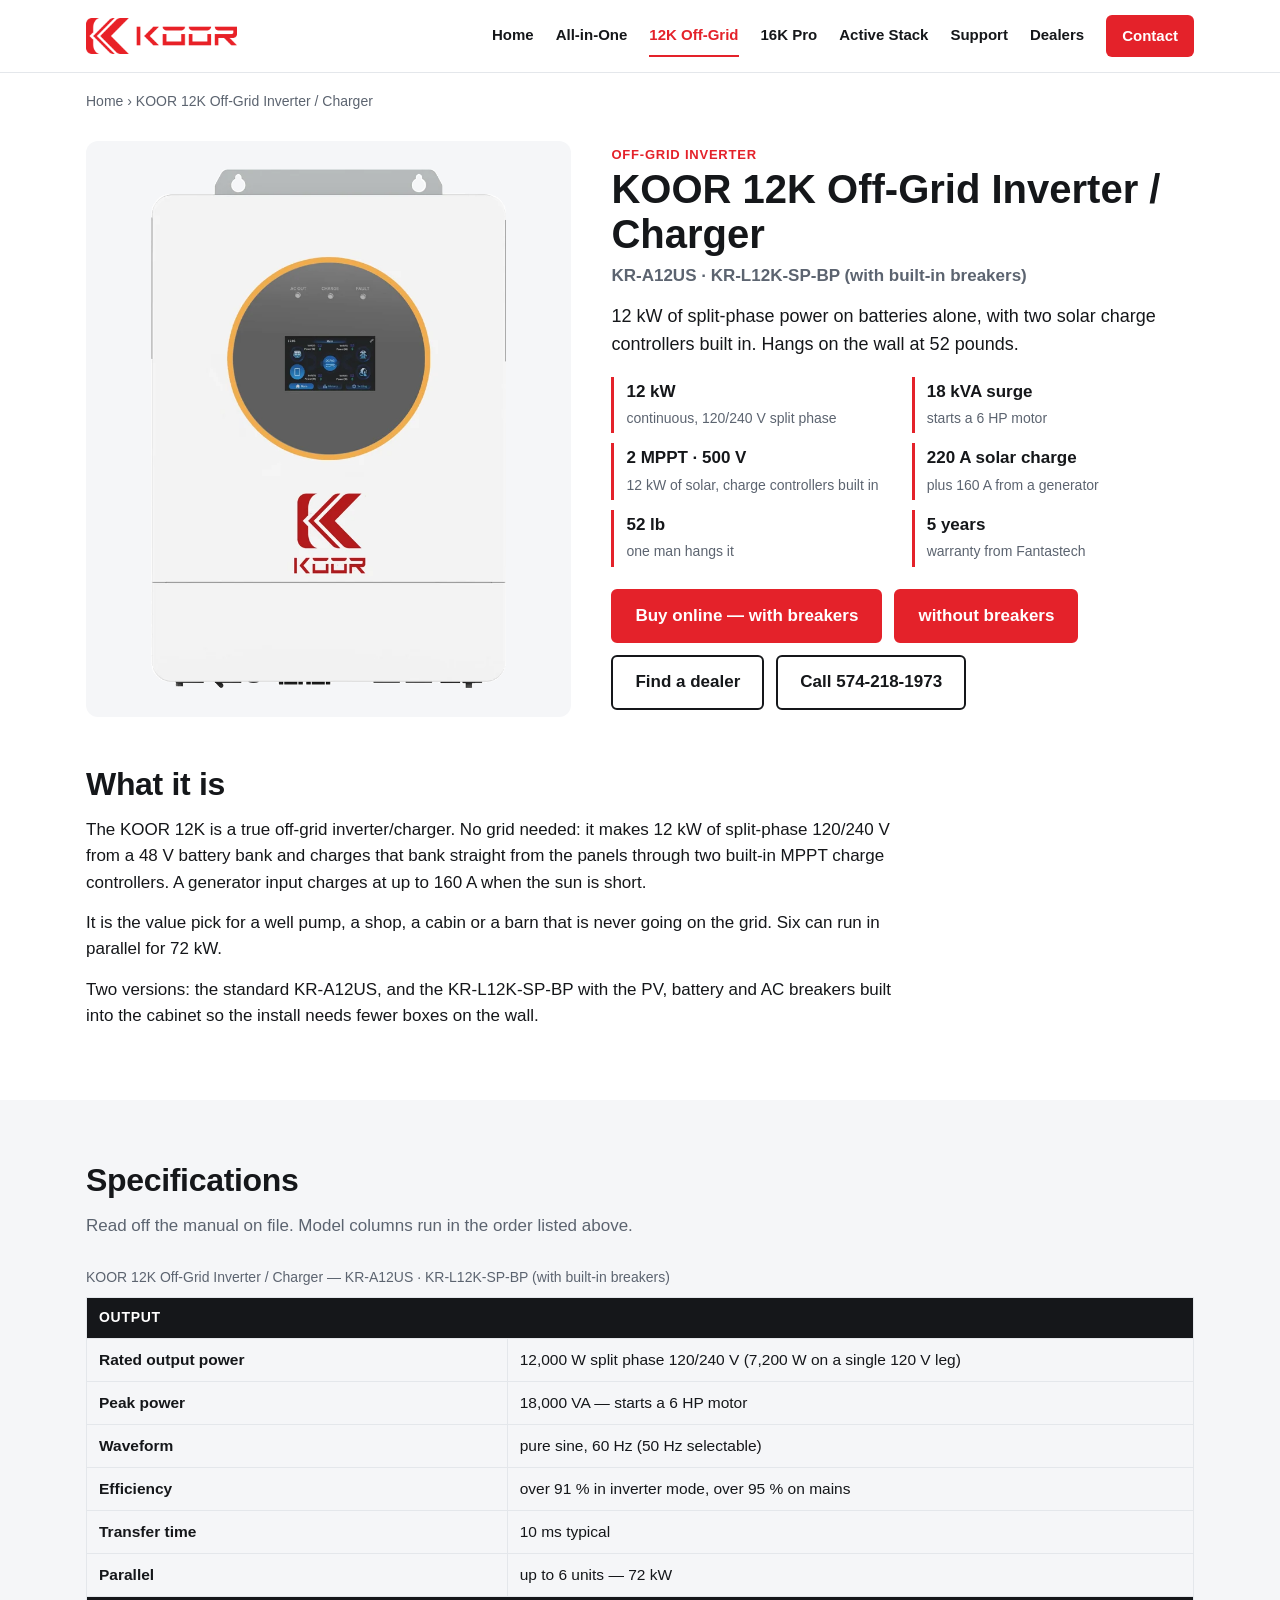
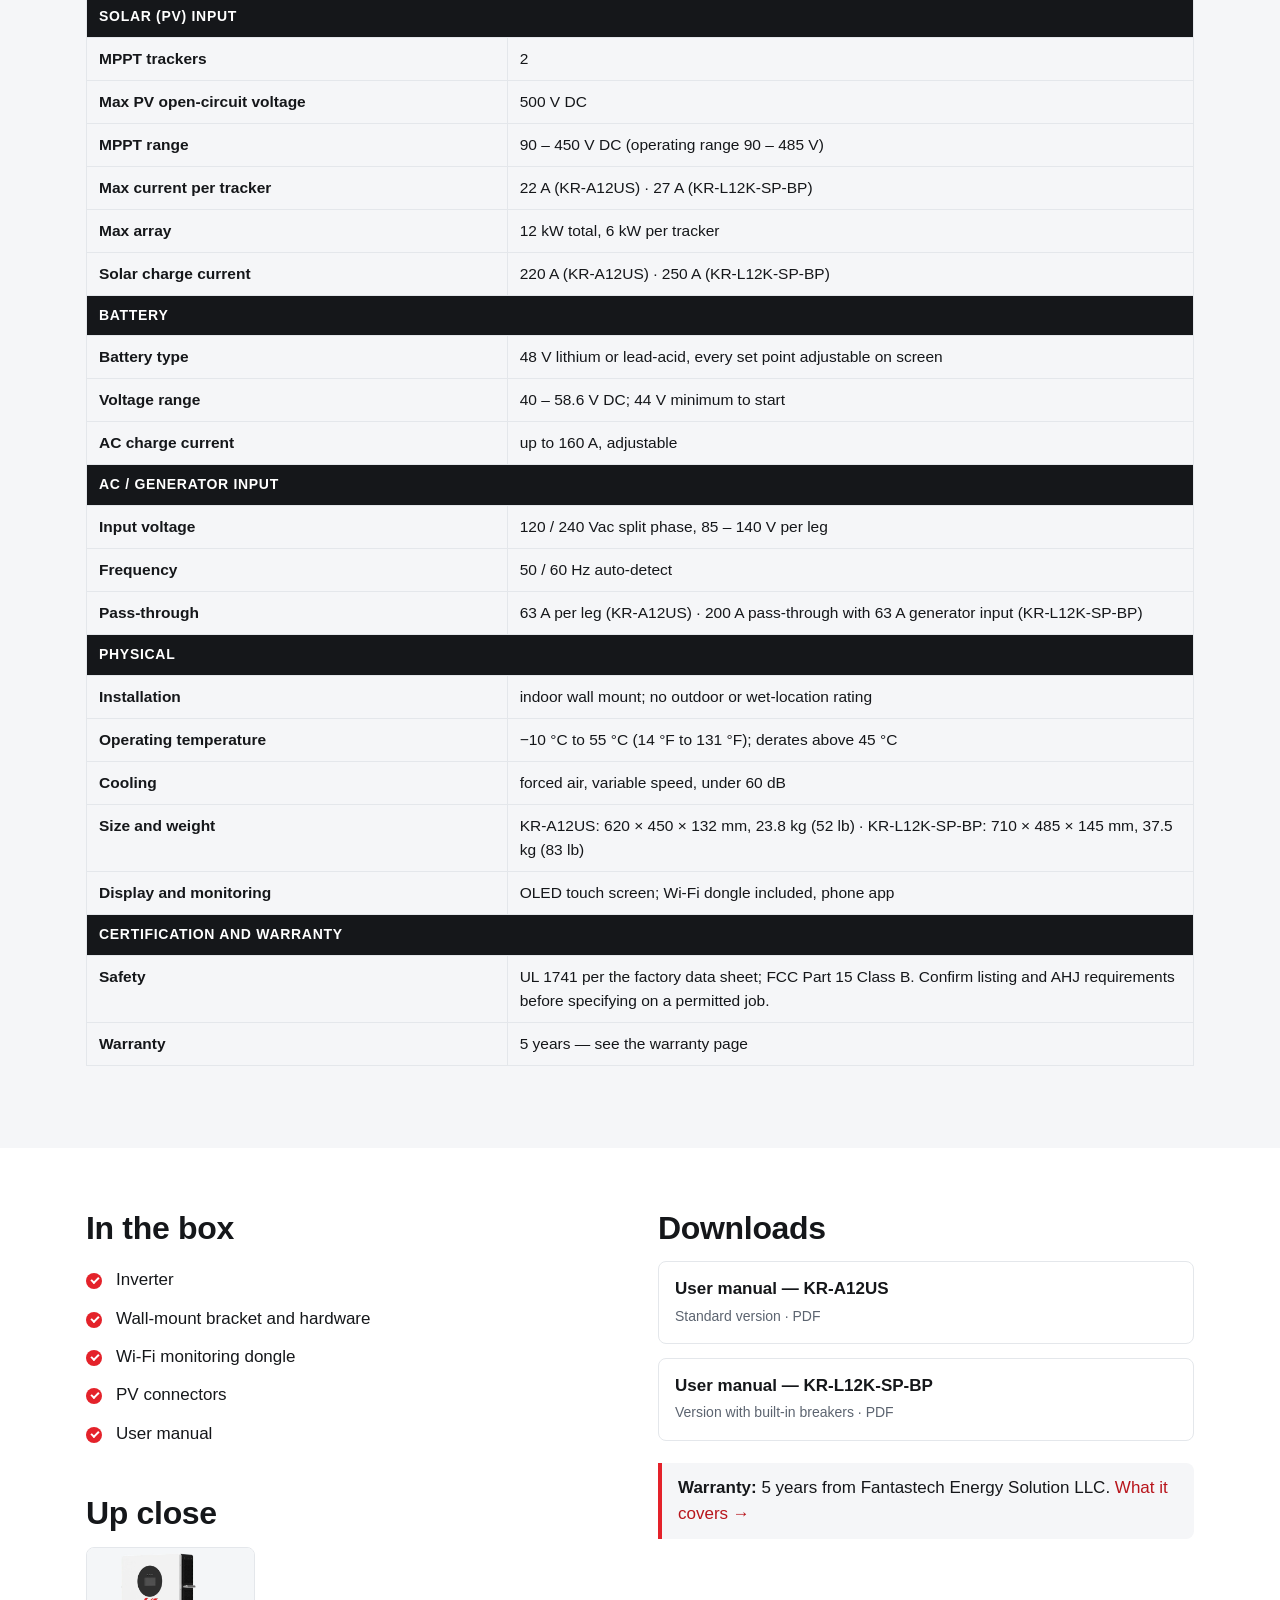
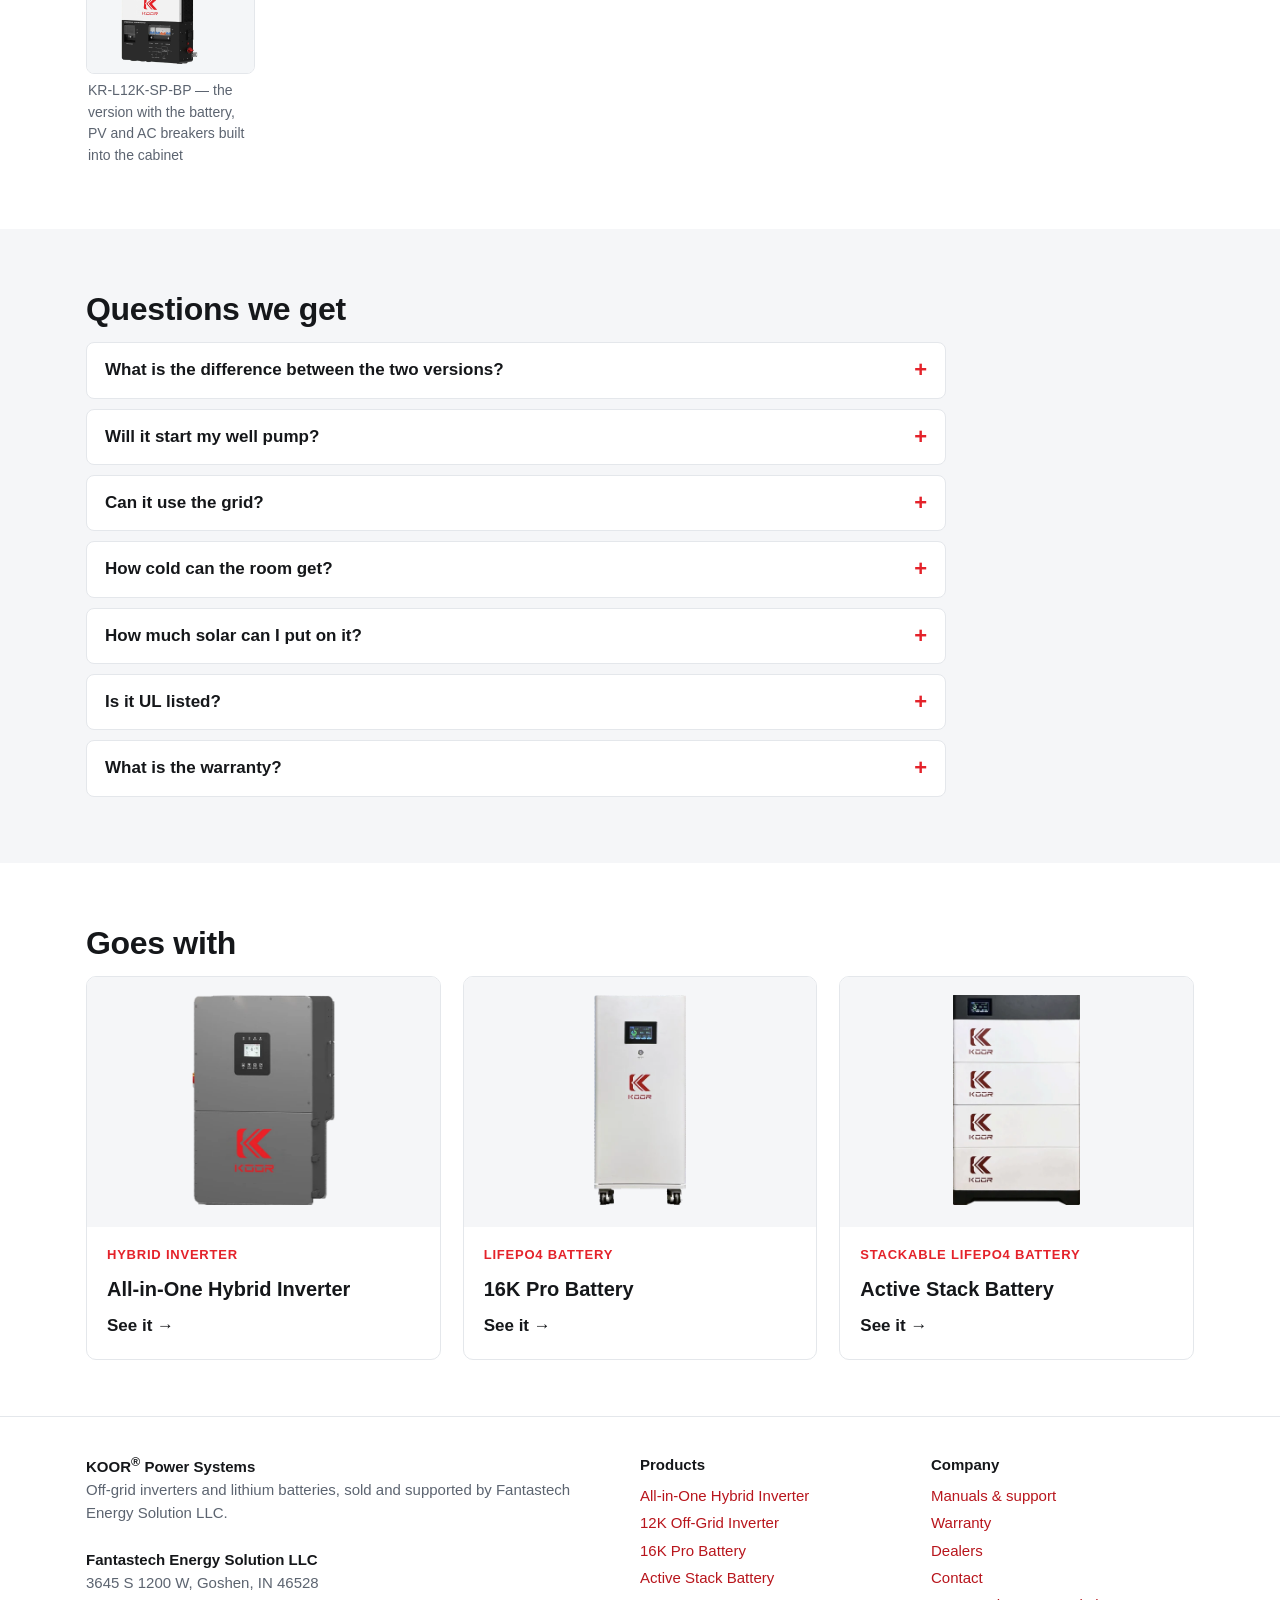
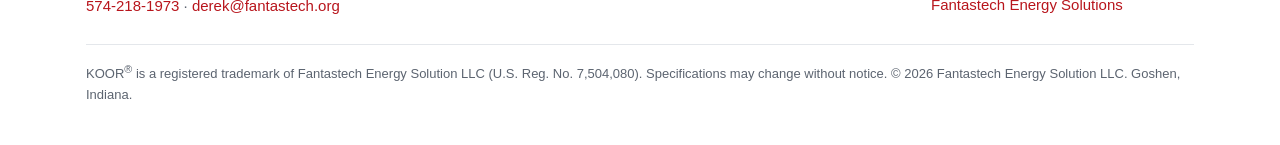
==== commit 8317124c: "Point KOOR site at fantastechenergy.com (was the old AMP site) and add Facebook to sameAs Co-Authore" ====
--- a/12k-off-grid.html
+++ b/12k-off-grid.html
@@ -16,7 +16,7 @@
 <link rel="icon" href="assets/img/icon-512.png" type="image/png">
 <link rel="apple-touch-icon" href="assets/img/icon-180.png">
 <link rel="stylesheet" href="assets/css/site.css">
-<script type="application/ld+json">[{"@context": "https://schema.org", "@type": "Organization", "name": "Fantastech Energy Solution LLC", "url": "https://koorusa.com/", "logo": "https://koorusa.com/assets/img/koor-logo-720.png", "telephone": "+15742181973", "email": "derek@fantastech.org", "address": {"@type": "PostalAddress", "streetAddress": "3645 S 1200 W", "addressLocality": "Goshen", "addressRegion": "IN", "postalCode": "46528", "addressCountry": "US"}, "brand": {"@type": "Brand", "name": "KOOR", "logo": "https://koorusa.com/assets/img/koor-logo-720.png"}, "sameAs": ["https://fantastechenergysolutions.com/"]}, {"@context": "https://schema.org", "@type": "Product", "name": "KOOR 12K Off-Grid Inverter / Charger", "brand": {"@type": "Brand", "name": "KOOR"}, "model": "KR-A12US, KR-L12K-SP-BP", "description": "12 kW of split-phase power on batteries alone, with two solar charge controllers built in. Hangs on the wall at 52 pounds.", "image": "https://koorusa.com/assets/img/koor-12k-off-grid-900.png", "url": "https://koorusa.com/12k-off-grid.html", "category": "Off-grid inverter", "manufacturer": {"@type": "Organization", "name": "Fantastech Energy Solution LLC"}}, {"@context": "https://schema.org", "@type": "FAQPage", "mainEntity": [{"@type": "Question", "name": "What is the difference between the two versions?", "acceptedAnswer": {"@type": "Answer", "text": "Same inverter. The KR-L12K-SP-BP adds the PV, battery and AC breakers inside the cabinet, 27 A per tracker instead of 22 A, and 250 A of solar charging instead of 220 A. It weighs more — 83 lb against 52."}}, {"@type": "Question", "name": "Will it start my well pump?", "acceptedAnswer": {"@type": "Answer", "text": "It surges to 18,000 VA and is rated to start a 6 HP motor without a soft starter."}}, {"@type": "Question", "name": "Can it use the grid?", "acceptedAnswer": {"@type": "Answer", "text": "It is an off-grid unit. It will take grid or generator power on its AC input to charge the batteries and pass power through, but it does not sell power back or synchronize as a grid-tie inverter. For that, see the All-in-One."}}, {"@type": "Question", "name": "How cold can the room get?", "acceptedAnswer": {"@type": "Answer", "text": "It runs from −10 °C to 55 °C (14 °F to 131 °F). An unheated shed in a northern winter can go below that. Give it a heated space or a well-insulated room."}}, {"@type": "Question", "name": "How much solar can I put on it?", "acceptedAnswer": {"@type": "Answer", "text": "12 kW total, 6 kW per tracker, 500 V maximum open-circuit voltage. Keep the string inside the 90 – 450 V tracking window for best harvest."}}, {"@type": "Question", "name": "Is it UL listed?", "acceptedAnswer": {"@type": "Answer", "text": "The factory data sheet states UL 1741. Ask your inspector what he needs before specifying it on a permitted job; for a true off-grid system plain UL 1741 safety is the whole test."}}, {"@type": "Question", "name": "What is the warranty?", "acceptedAnswer": {"@type": "Answer", "text": "5 years from Fantastech Energy Solution LLC."}}]}, {"@context": "https://schema.org", "@type": "BreadcrumbList", "itemListElement": [{"@type": "ListItem", "position": 1, "name": "Home", "item": "https://koorusa.com/"}, {"@type": "ListItem", "position": 2, "name": "KOOR 12K Off-Grid Inverter / Charger", "item": "https://koorusa.com/12k-off-grid.html"}]}]</script>
+<script type="application/ld+json">[{"@context": "https://schema.org", "@type": "Organization", "name": "Fantastech Energy Solution LLC", "url": "https://koorusa.com/", "logo": "https://koorusa.com/assets/img/koor-logo-720.png", "telephone": "+15742181973", "email": "derek@fantastech.org", "address": {"@type": "PostalAddress", "streetAddress": "3645 S 1200 W", "addressLocality": "Goshen", "addressRegion": "IN", "postalCode": "46528", "addressCountry": "US"}, "brand": {"@type": "Brand", "name": "KOOR", "logo": "https://koorusa.com/assets/img/koor-logo-720.png"}, "sameAs": ["https://fantastechenergy.com/", "https://www.facebook.com/FantastechEnergySolutionsLLC"]}, {"@context": "https://schema.org", "@type": "Product", "name": "KOOR 12K Off-Grid Inverter / Charger", "brand": {"@type": "Brand", "name": "KOOR"}, "model": "KR-A12US, KR-L12K-SP-BP", "description": "12 kW of split-phase power on batteries alone, with two solar charge controllers built in. Hangs on the wall at 52 pounds.", "image": "https://koorusa.com/assets/img/koor-12k-off-grid-900.png", "url": "https://koorusa.com/12k-off-grid.html", "category": "Off-grid inverter", "manufacturer": {"@type": "Organization", "name": "Fantastech Energy Solution LLC"}}, {"@context": "https://schema.org", "@type": "FAQPage", "mainEntity": [{"@type": "Question", "name": "What is the difference between the two versions?", "acceptedAnswer": {"@type": "Answer", "text": "Same inverter. The KR-L12K-SP-BP adds the PV, battery and AC breakers inside the cabinet, 27 A per tracker instead of 22 A, and 250 A of solar charging instead of 220 A. It weighs more — 83 lb against 52."}}, {"@type": "Question", "name": "Will it start my well pump?", "acceptedAnswer": {"@type": "Answer", "text": "It surges to 18,000 VA and is rated to start a 6 HP motor without a soft starter."}}, {"@type": "Question", "name": "Can it use the grid?", "acceptedAnswer": {"@type": "Answer", "text": "It is an off-grid unit. It will take grid or generator power on its AC input to charge the batteries and pass power through, but it does not sell power back or synchronize as a grid-tie inverter. For that, see the All-in-One."}}, {"@type": "Question", "name": "How cold can the room get?", "acceptedAnswer": {"@type": "Answer", "text": "It runs from −10 °C to 55 °C (14 °F to 131 °F). An unheated shed in a northern winter can go below that. Give it a heated space or a well-insulated room."}}, {"@type": "Question", "name": "How much solar can I put on it?", "acceptedAnswer": {"@type": "Answer", "text": "12 kW total, 6 kW per tracker, 500 V maximum open-circuit voltage. Keep the string inside the 90 – 450 V tracking window for best harvest."}}, {"@type": "Question", "name": "Is it UL listed?", "acceptedAnswer": {"@type": "Answer", "text": "The factory data sheet states UL 1741. Ask your inspector what he needs before specifying it on a permitted job; for a true off-grid system plain UL 1741 safety is the whole test."}}, {"@type": "Question", "name": "What is the warranty?", "acceptedAnswer": {"@type": "Answer", "text": "5 years from Fantastech Energy Solution LLC."}}]}, {"@context": "https://schema.org", "@type": "BreadcrumbList", "itemListElement": [{"@type": "ListItem", "position": 1, "name": "Home", "item": "https://koorusa.com/"}, {"@type": "ListItem", "position": 2, "name": "KOOR 12K Off-Grid Inverter / Charger", "item": "https://koorusa.com/12k-off-grid.html"}]}]</script>
 </head>
 <body>
 <a class="skip" href="#main">Skip to content</a>
@@ -52,7 +52,7 @@
 <div class="cols">
 <div><b>KOOR<sup>&reg;</sup> Power Systems</b><br>Off-grid inverters and lithium batteries, sold and supported by Fantastech Energy Solution LLC.<br><br><b>Fantastech Energy Solution LLC</b><br>3645 S 1200 W, Goshen, IN 46528<br><a href="tel:+15742181973">574-218-1973</a> &middot; <a href="mailto:derek@fantastech.org">derek@fantastech.org</a></div>
 <div><b>Products</b><ul><li><a href="all-in-one.html">All-in-One Hybrid Inverter</a></li><li><a href="12k-off-grid.html">12K Off-Grid Inverter</a></li><li><a href="16k-pro.html">16K Pro Battery</a></li><li><a href="active-stack.html">Active Stack Battery</a></li></ul></div>
-<div><b>Company</b><ul><li><a href="support.html">Manuals &amp; support</a></li><li><a href="support.html#warranty">Warranty</a></li><li><a href="dealers.html">Dealers</a></li><li><a href="contact.html">Contact</a></li><li><a href="https://fantastechenergysolutions.com/" rel="noopener">Fantastech Energy Solutions</a></li></ul></div>
+<div><b>Company</b><ul><li><a href="support.html">Manuals &amp; support</a></li><li><a href="support.html#warranty">Warranty</a></li><li><a href="dealers.html">Dealers</a></li><li><a href="contact.html">Contact</a></li><li><a href="https://fantastechenergy.com/" rel="noopener">Fantastech Energy Solutions</a></li></ul></div>
 </div>
 <div class="legal">KOOR<sup>&reg;</sup> is a registered trademark of Fantastech Energy Solution LLC (U.S. Reg. No. 7,504,080). Specifications may change without notice. &copy; 2026 Fantastech Energy Solution LLC. Goshen, Indiana.</div>
 </div></footer>
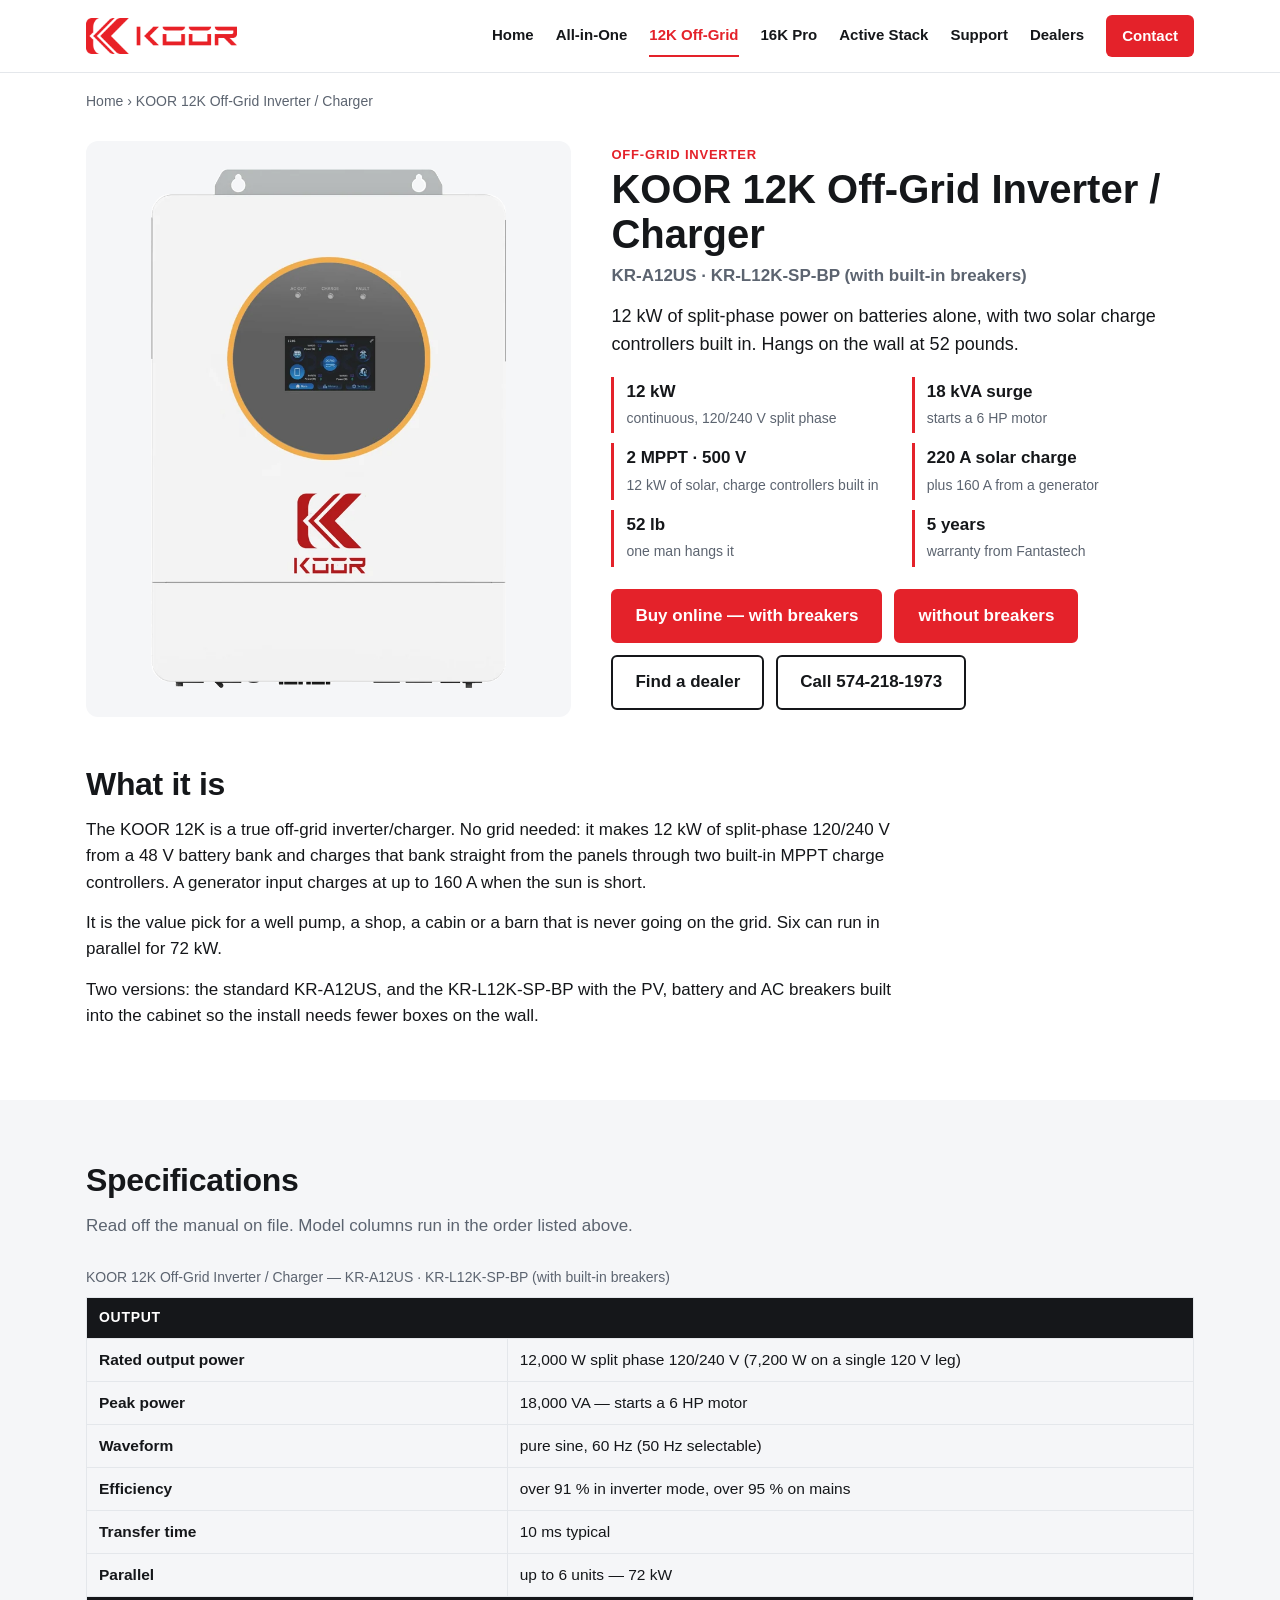
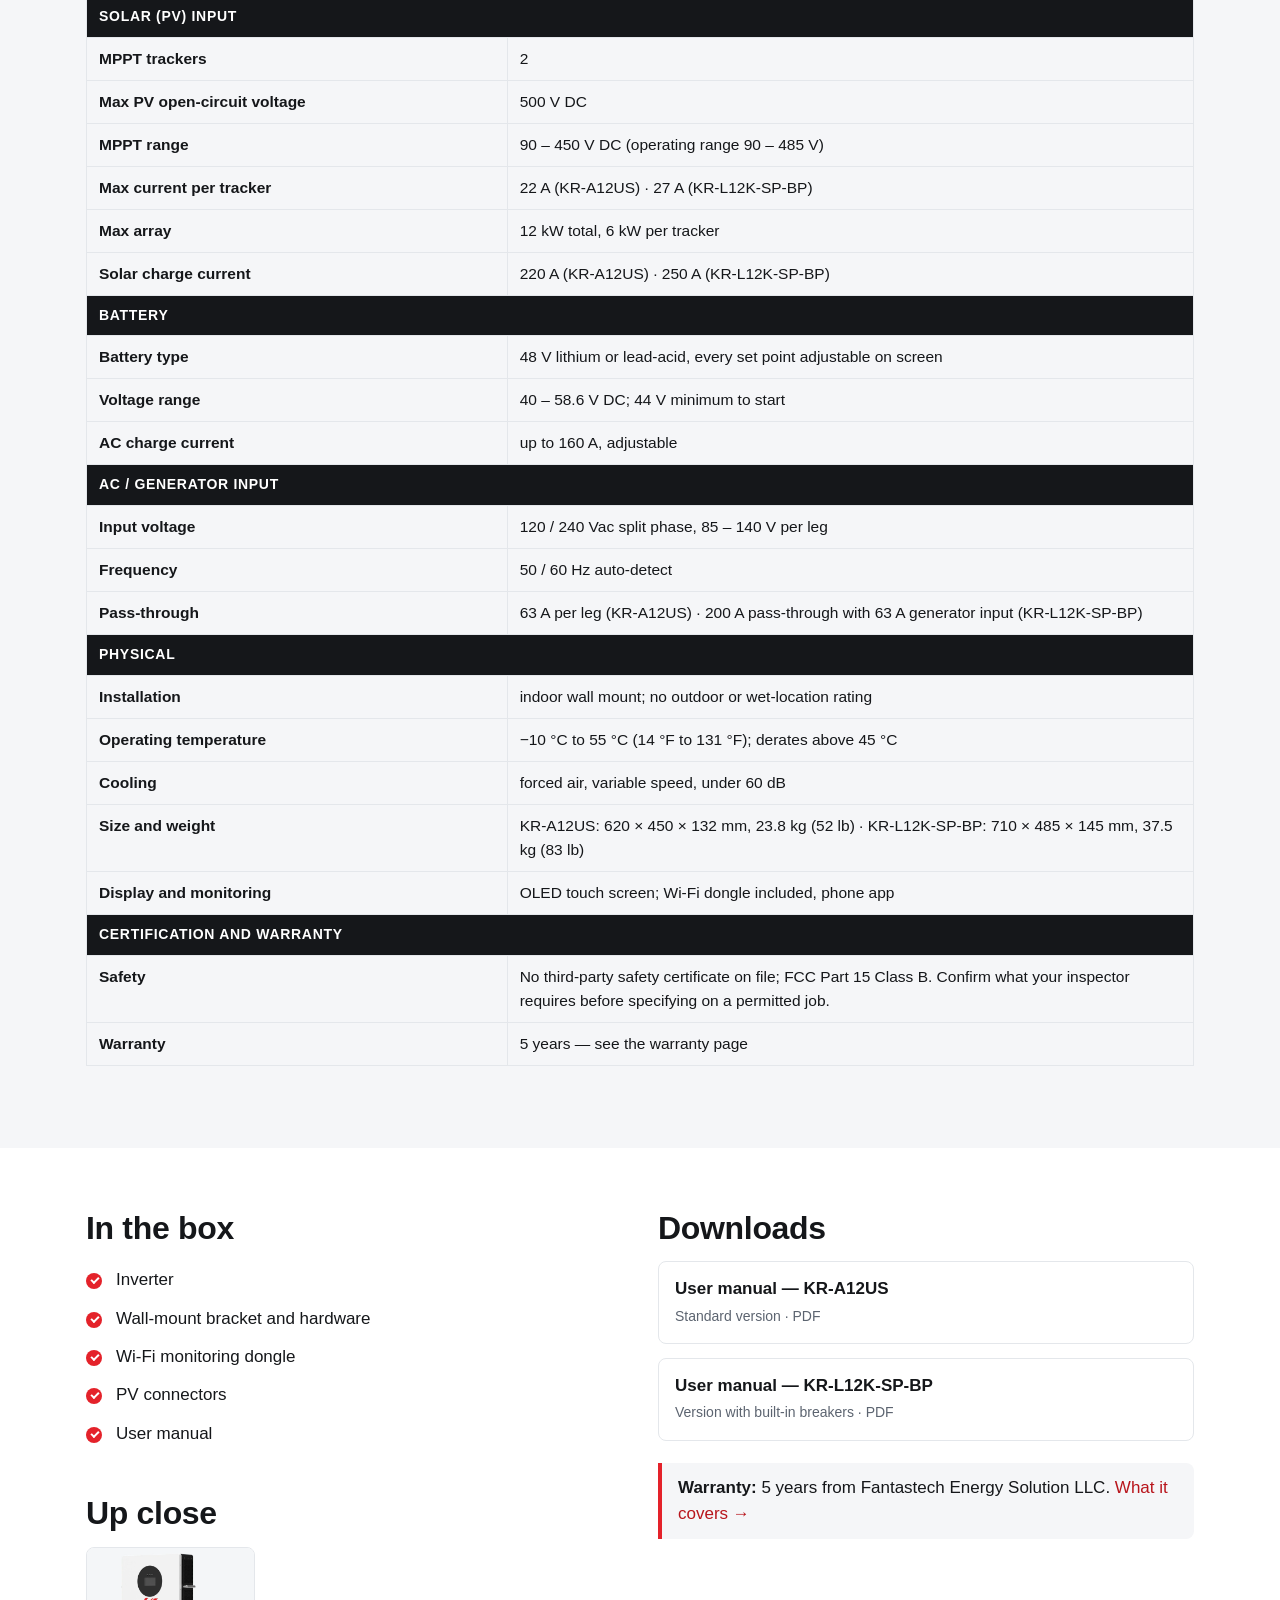
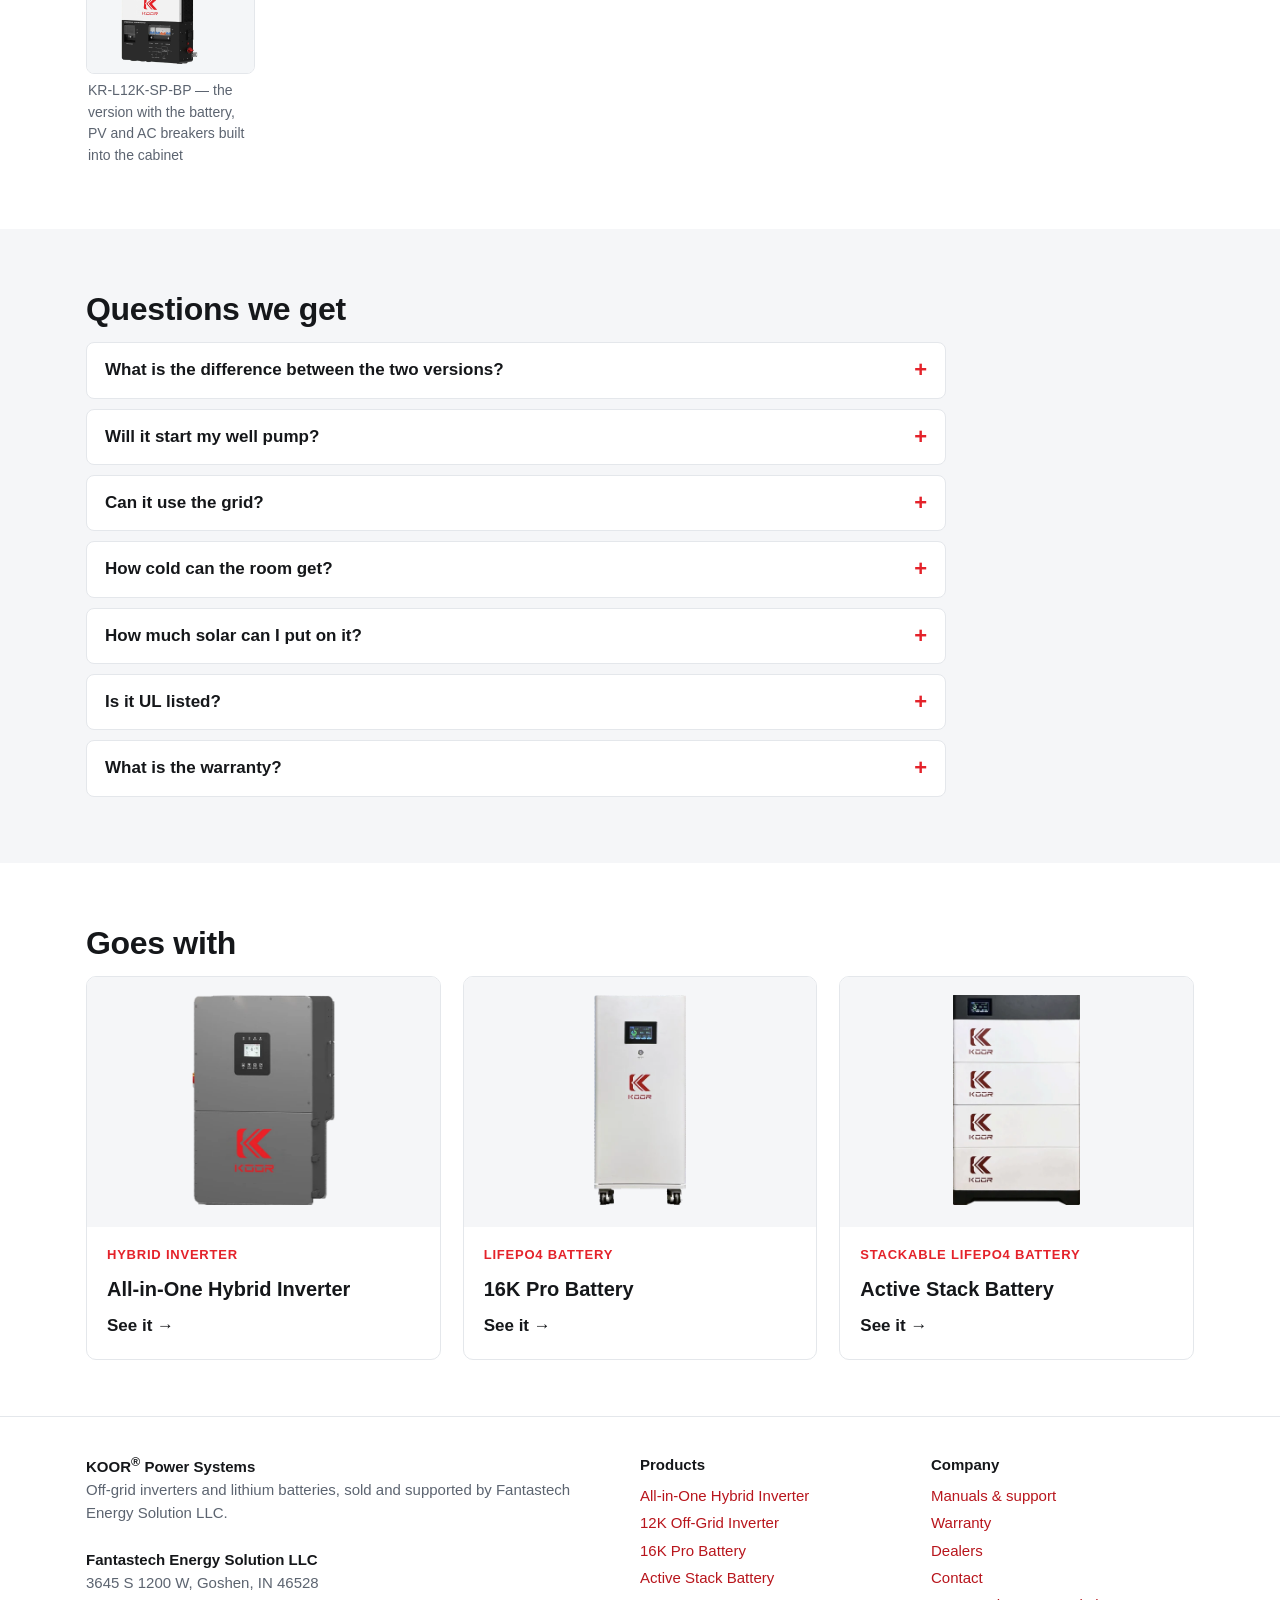
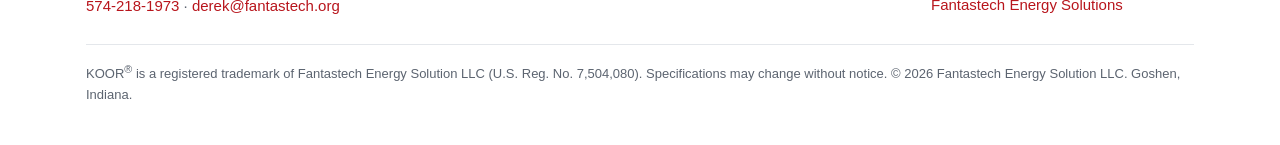
==== commit 91147b29: "12K Off-Grid: pull the UL 1741 claim - the factory removed it from both off-grid datasheets 2026-09-" ====
--- a/12k-off-grid.html
+++ b/12k-off-grid.html
@@ -16,7 +16,7 @@
 <link rel="icon" href="assets/img/icon-512.png" type="image/png">
 <link rel="apple-touch-icon" href="assets/img/icon-180.png">
 <link rel="stylesheet" href="assets/css/site.css">
-<script type="application/ld+json">[{"@context": "https://schema.org", "@type": "Organization", "name": "Fantastech Energy Solution LLC", "url": "https://koorusa.com/", "logo": "https://koorusa.com/assets/img/koor-logo-720.png", "telephone": "+15742181973", "email": "derek@fantastech.org", "address": {"@type": "PostalAddress", "streetAddress": "3645 S 1200 W", "addressLocality": "Goshen", "addressRegion": "IN", "postalCode": "46528", "addressCountry": "US"}, "brand": {"@type": "Brand", "name": "KOOR", "logo": "https://koorusa.com/assets/img/koor-logo-720.png"}, "sameAs": ["https://fantastechenergy.com/", "https://www.facebook.com/FantastechEnergySolutionsLLC"]}, {"@context": "https://schema.org", "@type": "Product", "name": "KOOR 12K Off-Grid Inverter / Charger", "brand": {"@type": "Brand", "name": "KOOR"}, "model": "KR-A12US, KR-L12K-SP-BP", "description": "12 kW of split-phase power on batteries alone, with two solar charge controllers built in. Hangs on the wall at 52 pounds.", "image": "https://koorusa.com/assets/img/koor-12k-off-grid-900.png", "url": "https://koorusa.com/12k-off-grid.html", "category": "Off-grid inverter", "manufacturer": {"@type": "Organization", "name": "Fantastech Energy Solution LLC"}}, {"@context": "https://schema.org", "@type": "FAQPage", "mainEntity": [{"@type": "Question", "name": "What is the difference between the two versions?", "acceptedAnswer": {"@type": "Answer", "text": "Same inverter. The KR-L12K-SP-BP adds the PV, battery and AC breakers inside the cabinet, 27 A per tracker instead of 22 A, and 250 A of solar charging instead of 220 A. It weighs more — 83 lb against 52."}}, {"@type": "Question", "name": "Will it start my well pump?", "acceptedAnswer": {"@type": "Answer", "text": "It surges to 18,000 VA and is rated to start a 6 HP motor without a soft starter."}}, {"@type": "Question", "name": "Can it use the grid?", "acceptedAnswer": {"@type": "Answer", "text": "It is an off-grid unit. It will take grid or generator power on its AC input to charge the batteries and pass power through, but it does not sell power back or synchronize as a grid-tie inverter. For that, see the All-in-One."}}, {"@type": "Question", "name": "How cold can the room get?", "acceptedAnswer": {"@type": "Answer", "text": "It runs from −10 °C to 55 °C (14 °F to 131 °F). An unheated shed in a northern winter can go below that. Give it a heated space or a well-insulated room."}}, {"@type": "Question", "name": "How much solar can I put on it?", "acceptedAnswer": {"@type": "Answer", "text": "12 kW total, 6 kW per tracker, 500 V maximum open-circuit voltage. Keep the string inside the 90 – 450 V tracking window for best harvest."}}, {"@type": "Question", "name": "Is it UL listed?", "acceptedAnswer": {"@type": "Answer", "text": "The factory data sheet states UL 1741. Ask your inspector what he needs before specifying it on a permitted job; for a true off-grid system plain UL 1741 safety is the whole test."}}, {"@type": "Question", "name": "What is the warranty?", "acceptedAnswer": {"@type": "Answer", "text": "5 years from Fantastech Energy Solution LLC."}}]}, {"@context": "https://schema.org", "@type": "BreadcrumbList", "itemListElement": [{"@type": "ListItem", "position": 1, "name": "Home", "item": "https://koorusa.com/"}, {"@type": "ListItem", "position": 2, "name": "KOOR 12K Off-Grid Inverter / Charger", "item": "https://koorusa.com/12k-off-grid.html"}]}]</script>
+<script type="application/ld+json">[{"@context": "https://schema.org", "@type": "Organization", "name": "Fantastech Energy Solution LLC", "url": "https://koorusa.com/", "logo": "https://koorusa.com/assets/img/koor-logo-720.png", "telephone": "+15742181973", "email": "derek@fantastech.org", "address": {"@type": "PostalAddress", "streetAddress": "3645 S 1200 W", "addressLocality": "Goshen", "addressRegion": "IN", "postalCode": "46528", "addressCountry": "US"}, "brand": {"@type": "Brand", "name": "KOOR", "logo": "https://koorusa.com/assets/img/koor-logo-720.png"}, "sameAs": ["https://fantastechenergy.com/", "https://www.facebook.com/FantastechEnergySolutionsLLC"]}, {"@context": "https://schema.org", "@type": "Product", "name": "KOOR 12K Off-Grid Inverter / Charger", "brand": {"@type": "Brand", "name": "KOOR"}, "model": "KR-A12US, KR-L12K-SP-BP", "description": "12 kW of split-phase power on batteries alone, with two solar charge controllers built in. Hangs on the wall at 52 pounds.", "image": "https://koorusa.com/assets/img/koor-12k-off-grid-900.png", "url": "https://koorusa.com/12k-off-grid.html", "category": "Off-grid inverter", "manufacturer": {"@type": "Organization", "name": "Fantastech Energy Solution LLC"}}, {"@context": "https://schema.org", "@type": "FAQPage", "mainEntity": [{"@type": "Question", "name": "What is the difference between the two versions?", "acceptedAnswer": {"@type": "Answer", "text": "Same inverter. The KR-L12K-SP-BP adds the PV, battery and AC breakers inside the cabinet, 27 A per tracker instead of 22 A, and 250 A of solar charging instead of 220 A. It weighs more — 83 lb against 52."}}, {"@type": "Question", "name": "Will it start my well pump?", "acceptedAnswer": {"@type": "Answer", "text": "It surges to 18,000 VA and is rated to start a 6 HP motor without a soft starter."}}, {"@type": "Question", "name": "Can it use the grid?", "acceptedAnswer": {"@type": "Answer", "text": "It is an off-grid unit. It will take grid or generator power on its AC input to charge the batteries and pass power through, but it does not sell power back or synchronize as a grid-tie inverter. For that, see the All-in-One."}}, {"@type": "Question", "name": "How cold can the room get?", "acceptedAnswer": {"@type": "Answer", "text": "It runs from −10 °C to 55 °C (14 °F to 131 °F). An unheated shed in a northern winter can go below that. Give it a heated space or a well-insulated room."}}, {"@type": "Question", "name": "How much solar can I put on it?", "acceptedAnswer": {"@type": "Answer", "text": "12 kW total, 6 kW per tracker, 500 V maximum open-circuit voltage. Keep the string inside the 90 – 450 V tracking window for best harvest."}}, {"@type": "Question", "name": "Is it UL listed?", "acceptedAnswer": {"@type": "Answer", "text": "No. There is no third-party safety certificate on file for the KOOR 12K Off-Grid. Ask your inspector what he needs before specifying it on a permitted job."}}, {"@type": "Question", "name": "What is the warranty?", "acceptedAnswer": {"@type": "Answer", "text": "5 years from Fantastech Energy Solution LLC."}}]}, {"@context": "https://schema.org", "@type": "BreadcrumbList", "itemListElement": [{"@type": "ListItem", "position": 1, "name": "Home", "item": "https://koorusa.com/"}, {"@type": "ListItem", "position": 2, "name": "KOOR 12K Off-Grid Inverter / Charger", "item": "https://koorusa.com/12k-off-grid.html"}]}]</script>
 </head>
 <body>
 <a class="skip" href="#main">Skip to content</a>
@@ -38,14 +38,14 @@
 </div></div></div>
 <section style="padding-top:24px"><div class="wrap"><h2>What it is</h2><div class="prose"><p>The KOOR 12K is a true off-grid inverter/charger. No grid needed: it makes 12 kW of split-phase 120/240 V from a 48 V battery bank and charges that bank straight from the panels through two built-in MPPT charge controllers. A generator input charges at up to 160 A when the sun is short.</p><p>It is the value pick for a well pump, a shop, a cabin or a barn that is never going on the grid. Six can run in parallel for 72 kW.</p><p>Two versions: the standard KR-A12US, and the KR-L12K-SP-BP with the PV, battery and AC breakers built into the cabinet so the install needs fewer boxes on the wall.</p></div></div></section>
 <section class="band" id="specs"><div class="wrap"><h2>Specifications</h2><p class="sub">Read off the manual on file. Model columns run in the order listed above.</p>
-<table class="spec"><caption class="small" style="text-align:left;padding:0 0 8px">KOOR 12K Off-Grid Inverter / Charger — KR-A12US · KR-L12K-SP-BP (with built-in breakers)</caption><tr><th class="group" colspan="2">Output</th></tr><tr><td>Rated output power</td><td>12,000 W split phase 120/240 V (7,200 W on a single 120 V leg)</td></tr><tr><td>Peak power</td><td>18,000 VA — starts a 6 HP motor</td></tr><tr><td>Waveform</td><td>pure sine, 60 Hz (50 Hz selectable)</td></tr><tr><td>Efficiency</td><td>over 91 % in inverter mode, over 95 % on mains</td></tr><tr><td>Transfer time</td><td>10 ms typical</td></tr><tr><td>Parallel</td><td>up to 6 units — 72 kW</td></tr><tr><th class="group" colspan="2">Solar (PV) input</th></tr><tr><td>MPPT trackers</td><td>2</td></tr><tr><td>Max PV open-circuit voltage</td><td>500 V DC</td></tr><tr><td>MPPT range</td><td>90 – 450 V DC (operating range 90 – 485 V)</td></tr><tr><td>Max current per tracker</td><td>22 A (KR-A12US) · 27 A (KR-L12K-SP-BP)</td></tr><tr><td>Max array</td><td>12 kW total, 6 kW per tracker</td></tr><tr><td>Solar charge current</td><td>220 A (KR-A12US) · 250 A (KR-L12K-SP-BP)</td></tr><tr><th class="group" colspan="2">Battery</th></tr><tr><td>Battery type</td><td>48 V lithium or lead-acid, every set point adjustable on screen</td></tr><tr><td>Voltage range</td><td>40 – 58.6 V DC; 44 V minimum to start</td></tr><tr><td>AC charge current</td><td>up to 160 A, adjustable</td></tr><tr><th class="group" colspan="2">AC / generator input</th></tr><tr><td>Input voltage</td><td>120 / 240 Vac split phase, 85 – 140 V per leg</td></tr><tr><td>Frequency</td><td>50 / 60 Hz auto-detect</td></tr><tr><td>Pass-through</td><td>63 A per leg (KR-A12US) · 200 A pass-through with 63 A generator input (KR-L12K-SP-BP)</td></tr><tr><th class="group" colspan="2">Physical</th></tr><tr><td>Installation</td><td>indoor wall mount; no outdoor or wet-location rating</td></tr><tr><td>Operating temperature</td><td>−10 °C to 55 °C (14 °F to 131 °F); derates above 45 °C</td></tr><tr><td>Cooling</td><td>forced air, variable speed, under 60 dB</td></tr><tr><td>Size and weight</td><td>KR-A12US: 620 × 450 × 132 mm, 23.8 kg (52 lb) · KR-L12K-SP-BP: 710 × 485 × 145 mm, 37.5 kg (83 lb)</td></tr><tr><td>Display and monitoring</td><td>OLED touch screen; Wi-Fi dongle included, phone app</td></tr><tr><th class="group" colspan="2">Certification and warranty</th></tr><tr><td>Safety</td><td>UL 1741 per the factory data sheet; FCC Part 15 Class B. Confirm listing and AHJ requirements before specifying on a permitted job.</td></tr><tr><td>Warranty</td><td>5 years — see the warranty page</td></tr></table>
+<table class="spec"><caption class="small" style="text-align:left;padding:0 0 8px">KOOR 12K Off-Grid Inverter / Charger — KR-A12US · KR-L12K-SP-BP (with built-in breakers)</caption><tr><th class="group" colspan="2">Output</th></tr><tr><td>Rated output power</td><td>12,000 W split phase 120/240 V (7,200 W on a single 120 V leg)</td></tr><tr><td>Peak power</td><td>18,000 VA — starts a 6 HP motor</td></tr><tr><td>Waveform</td><td>pure sine, 60 Hz (50 Hz selectable)</td></tr><tr><td>Efficiency</td><td>over 91 % in inverter mode, over 95 % on mains</td></tr><tr><td>Transfer time</td><td>10 ms typical</td></tr><tr><td>Parallel</td><td>up to 6 units — 72 kW</td></tr><tr><th class="group" colspan="2">Solar (PV) input</th></tr><tr><td>MPPT trackers</td><td>2</td></tr><tr><td>Max PV open-circuit voltage</td><td>500 V DC</td></tr><tr><td>MPPT range</td><td>90 – 450 V DC (operating range 90 – 485 V)</td></tr><tr><td>Max current per tracker</td><td>22 A (KR-A12US) · 27 A (KR-L12K-SP-BP)</td></tr><tr><td>Max array</td><td>12 kW total, 6 kW per tracker</td></tr><tr><td>Solar charge current</td><td>220 A (KR-A12US) · 250 A (KR-L12K-SP-BP)</td></tr><tr><th class="group" colspan="2">Battery</th></tr><tr><td>Battery type</td><td>48 V lithium or lead-acid, every set point adjustable on screen</td></tr><tr><td>Voltage range</td><td>40 – 58.6 V DC; 44 V minimum to start</td></tr><tr><td>AC charge current</td><td>up to 160 A, adjustable</td></tr><tr><th class="group" colspan="2">AC / generator input</th></tr><tr><td>Input voltage</td><td>120 / 240 Vac split phase, 85 – 140 V per leg</td></tr><tr><td>Frequency</td><td>50 / 60 Hz auto-detect</td></tr><tr><td>Pass-through</td><td>63 A per leg (KR-A12US) · 200 A pass-through with 63 A generator input (KR-L12K-SP-BP)</td></tr><tr><th class="group" colspan="2">Physical</th></tr><tr><td>Installation</td><td>indoor wall mount; no outdoor or wet-location rating</td></tr><tr><td>Operating temperature</td><td>−10 °C to 55 °C (14 °F to 131 °F); derates above 45 °C</td></tr><tr><td>Cooling</td><td>forced air, variable speed, under 60 dB</td></tr><tr><td>Size and weight</td><td>KR-A12US: 620 × 450 × 132 mm, 23.8 kg (52 lb) · KR-L12K-SP-BP: 710 × 485 × 145 mm, 37.5 kg (83 lb)</td></tr><tr><td>Display and monitoring</td><td>OLED touch screen; Wi-Fi dongle included, phone app</td></tr><tr><th class="group" colspan="2">Certification and warranty</th></tr><tr><td>Safety</td><td>No third-party safety certificate on file; FCC Part 15 Class B. Confirm what your inspector requires before specifying on a permitted job.</td></tr><tr><td>Warranty</td><td>5 years — see the warranty page</td></tr></table>
 </div></section>
 <section><div class="wrap"><div class="two">
 <div><h2>In the box</h2><ul class="checks"><li>Inverter</li><li>Wall-mount bracket and hardware</li><li>Wi-Fi monitoring dongle</li><li>PV connectors</li><li>User manual</li></ul><h2 style="margin-top:36px">Up close</h2><div class="gallery"><figure style="margin:0"><img src="assets/img/koor-12k-breakers.webp" alt="KR-L12K-SP-BP — the version with the battery, PV and AC breakers built into the cabinet" loading="lazy"><figcaption class="small" style="padding:6px 2px">KR-L12K-SP-BP — the version with the battery, PV and AC breakers built into the cabinet</figcaption></figure></div></div>
 <div><h2>Downloads</h2><div class="dl" style="grid-template-columns:1fr"><a href="assets/docs/KOOR-12K-Off-Grid-KR-A12US-User-Manual.pdf" download><b>User manual — KR-A12US</b><span>Standard version &middot; PDF</span></a><a href="assets/docs/KOOR-12K-Off-Grid-KR-L12K-SP-BP-User-Manual.pdf" download><b>User manual — KR-L12K-SP-BP</b><span>Version with built-in breakers &middot; PDF</span></a></div>
 <div class="note" style="margin-top:22px"><b>Warranty:</b> 5 years from Fantastech Energy Solution LLC. <a href="support.html#warranty">What it covers &rarr;</a></div></div>
 </div></div></section>
-<section class="band"><div class="wrap"><h2>Questions we get</h2><div style="max-width:860px"><details><summary>What is the difference between the two versions?</summary><p>Same inverter. The KR-L12K-SP-BP adds the PV, battery and AC breakers inside the cabinet, 27 A per tracker instead of 22 A, and 250 A of solar charging instead of 220 A. It weighs more — 83 lb against 52.</p></details><details><summary>Will it start my well pump?</summary><p>It surges to 18,000 VA and is rated to start a 6 HP motor without a soft starter.</p></details><details><summary>Can it use the grid?</summary><p>It is an off-grid unit. It will take grid or generator power on its AC input to charge the batteries and pass power through, but it does not sell power back or synchronize as a grid-tie inverter. For that, see the All-in-One.</p></details><details><summary>How cold can the room get?</summary><p>It runs from −10 °C to 55 °C (14 °F to 131 °F). An unheated shed in a northern winter can go below that. Give it a heated space or a well-insulated room.</p></details><details><summary>How much solar can I put on it?</summary><p>12 kW total, 6 kW per tracker, 500 V maximum open-circuit voltage. Keep the string inside the 90 – 450 V tracking window for best harvest.</p></details><details><summary>Is it UL listed?</summary><p>The factory data sheet states UL 1741. Ask your inspector what he needs before specifying it on a permitted job; for a true off-grid system plain UL 1741 safety is the whole test.</p></details><details><summary>What is the warranty?</summary><p>5 years from Fantastech Energy Solution LLC.</p></details></div></div></section>
+<section class="band"><div class="wrap"><h2>Questions we get</h2><div style="max-width:860px"><details><summary>What is the difference between the two versions?</summary><p>Same inverter. The KR-L12K-SP-BP adds the PV, battery and AC breakers inside the cabinet, 27 A per tracker instead of 22 A, and 250 A of solar charging instead of 220 A. It weighs more — 83 lb against 52.</p></details><details><summary>Will it start my well pump?</summary><p>It surges to 18,000 VA and is rated to start a 6 HP motor without a soft starter.</p></details><details><summary>Can it use the grid?</summary><p>It is an off-grid unit. It will take grid or generator power on its AC input to charge the batteries and pass power through, but it does not sell power back or synchronize as a grid-tie inverter. For that, see the All-in-One.</p></details><details><summary>How cold can the room get?</summary><p>It runs from −10 °C to 55 °C (14 °F to 131 °F). An unheated shed in a northern winter can go below that. Give it a heated space or a well-insulated room.</p></details><details><summary>How much solar can I put on it?</summary><p>12 kW total, 6 kW per tracker, 500 V maximum open-circuit voltage. Keep the string inside the 90 – 450 V tracking window for best harvest.</p></details><details><summary>Is it UL listed?</summary><p>No. There is no third-party safety certificate on file for the KOOR 12K Off-Grid. Ask your inspector what he needs before specifying it on a permitted job.</p></details><details><summary>What is the warranty?</summary><p>5 years from Fantastech Energy Solution LLC.</p></details></div></div></section>
 <section><div class="wrap"><h2>Goes with</h2><div class="grid p3"><a class="card" href="all-in-one.html" style="color:inherit"><div class="pic"><img src="assets/img/koor-all-in-one-480.webp" srcset="assets/img/koor-all-in-one-480.webp 1x, assets/img/koor-all-in-one-960.webp 2x" alt="KOOR All-in-One hybrid inverter, grey wall-mount unit with touch display and KOOR logo" loading="lazy"></div><div class="body"><span class="kind">Hybrid inverter</span><h3>All-in-One Hybrid Inverter</h3><span class="more">See it &rarr;</span></div></a><a class="card" href="16k-pro.html" style="color:inherit"><div class="pic"><img src="assets/img/koor-16k-pro-480.webp" srcset="assets/img/koor-16k-pro-480.webp 1x, assets/img/koor-16k-pro-960.webp 2x" alt="KOOR 16K Pro lithium battery cabinet, white floor-standing unit on casters with KOOR logo" loading="lazy"></div><div class="body"><span class="kind">LiFePO4 battery</span><h3>16K Pro Battery</h3><span class="more">See it &rarr;</span></div></a><a class="card" href="active-stack.html" style="color:inherit"><div class="pic"><img src="assets/img/koor-active-stack-480.webp" srcset="assets/img/koor-active-stack-480.webp 1x, assets/img/koor-active-stack-960.webp 2x" alt="KOOR Active Stack stackable lithium battery tower with black lid and base and white battery sections" loading="lazy"></div><div class="body"><span class="kind">Stackable LiFePO4 battery</span><h3>Active Stack Battery</h3><span class="more">See it &rarr;</span></div></a></div></div></section>
 </main>
 <footer><div class="wrap">
